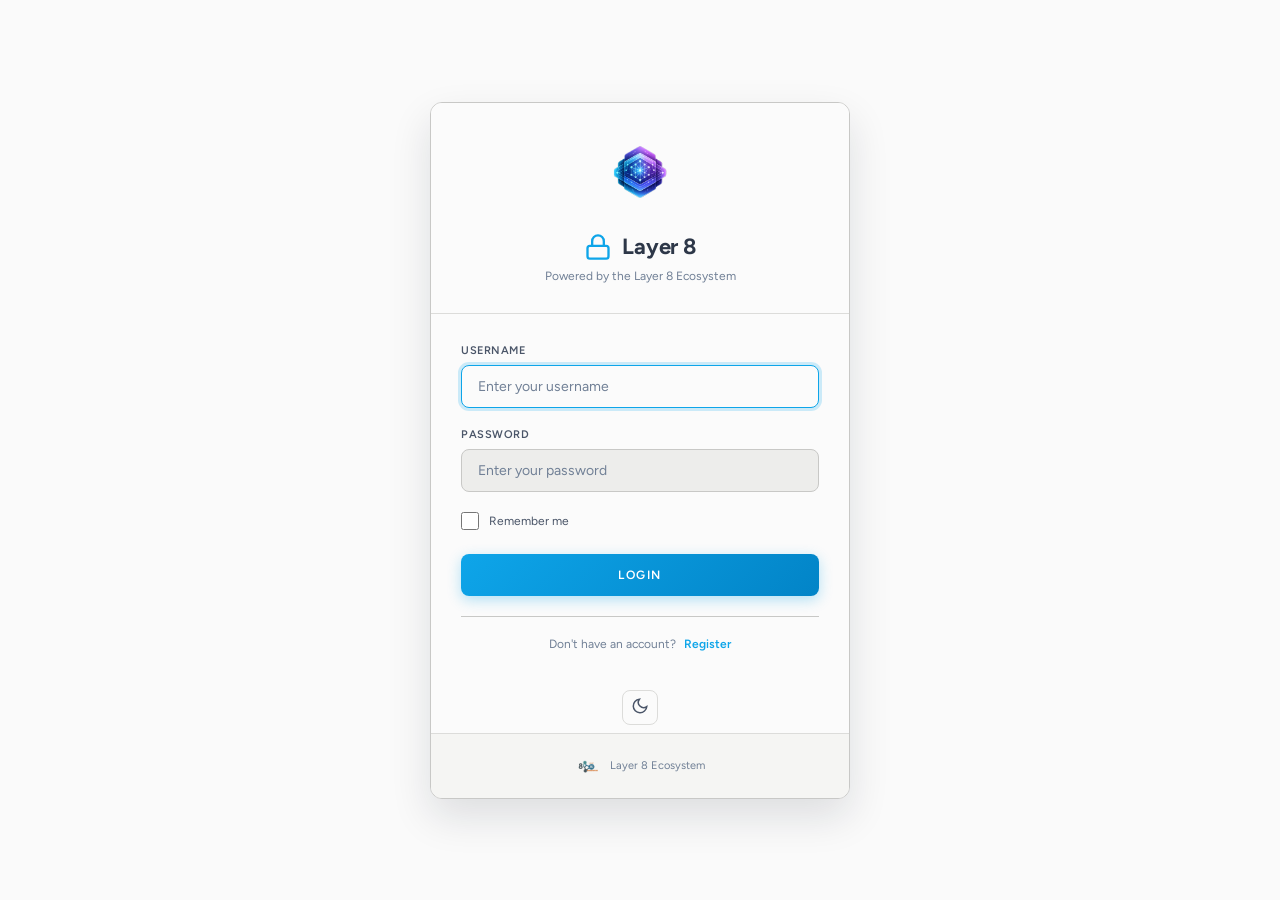
==== login/index.html @ d2c26d1a "refactor erp out" ====
<!--
© 2025 Sharon Aicler (saichler@gmail.com)

Layer 8 Ecosystem is licensed under the Apache License, Version 2.0.
You may obtain a copy of the License at:

    http://www.apache.org/licenses/LICENSE-2.0

Unless required by applicable law or agreed to in writing, software
distributed under the License is distributed on an "AS IS" BASIS,
WITHOUT WARRANTIES OR CONDITIONS OF ANY KIND, either express or implied.
See the License for the specific language governing permissions and
limitations under the License.
-->
<!DOCTYPE html>
<html lang="en">
<head>
    <meta charset="UTF-8">
    <meta name="viewport" content="width=device-width, initial-scale=1.0">
    <title>Login - Layer 8</title>
    <!-- Theme (tokens first, then fonts + shared classes) -->
    <link rel="stylesheet" href="../shared/layer8d-theme-tokens.css">
    <link rel="stylesheet" href="../shared/layer8d-theme.css">
    <!-- Login Styles (load in order) -->
    <link rel="stylesheet" href="layer8d-login-base.css">
    <link rel="stylesheet" href="layer8d-login-forms.css">
    <link rel="stylesheet" href="layer8d-login-tfa.css">
    <link rel="stylesheet" href="layer8d-login-components.css">
</head>
<body>
    <div class="layer8d-login-container">
        <div class="layer8d-login-card">
            <!-- Header with App Logo and Title -->
            <div class="layer8d-login-header">
                <img src="logo.gif" alt="Application Logo" class="app-logo" onerror="this.style.display='none'">
                <div class="title-with-icon">
                    <svg class="title-icon" viewBox="0 0 24 24" fill="none" stroke="white" stroke-width="2" stroke-linecap="round" stroke-linejoin="round">
                        <rect x="3" y="11" width="18" height="11" rx="2" ry="2"></rect>
                        <path d="M7 11V7a5 5 0 0 1 10 0v4"></path>
                    </svg>
                    <h1 id="app-title" class="app-title">Layer 8</h1>
                </div>
                <p id="app-description" class="app-description">Powered by the Layer 8 Ecosystem</p>
            </div>

            <!-- Login Form Section -->
            <div class="layer8d-login-form">
                <!-- Error Message -->
                <div id="error-message" class="error-message">
                    <p id="error-text"></p>
                </div>

                <!-- Login Section -->
                <div id="login-section">
                    <form id="login-form">
                        <div class="form-group">
                            <label for="username">Username</label>
                            <input type="text" id="username" name="username" placeholder="Enter your username" autocomplete="username" required>
                        </div>
                        <div class="form-group">
                            <label for="password">Password</label>
                            <input type="password" id="password" name="password" placeholder="Enter your password" autocomplete="current-password" required>
                        </div>
                        <div id="remember-me-section" class="remember-me">
                            <input type="checkbox" id="remember-me" name="remember-me">
                            <label for="remember-me">Remember me</label>
                        </div>
                        <button type="submit" id="login-btn" class="layer8d-btn-login">
                            <span id="btn-spinner" class="spinner" style="display: none;"></span>
                            <span id="btn-text">Login</span>
                        </button>
                    </form>
                    <div class="layer8d-register-link">
                        <span>Don't have an account?</span>
                        <a href="/register/">Register</a>
                    </div>
                </div>

                <!-- TFA Verify Section -->
                <div id="tfa-section" class="layer8d-tfa-section">
                    <form id="tfa-form">
                        <p id="tfa-instructions" class="layer8d-tfa-instructions">
                            Enter the 6-digit code from your authenticator app
                        </p>
                        <div class="form-group">
                            <input type="text" id="tfa-code" class="layer8d-tfa-input" placeholder="000000" maxlength="6" pattern="[0-9]{6}" autocomplete="one-time-code" required>
                        </div>
                        <button type="submit" class="layer8d-btn-login">
                            <span id="tfa-spinner" class="spinner" style="display: none;"></span>
                            <span id="tfa-btn-text">Verify</span>
                        </button>
                    </form>
                    <a id="back-to-login" class="layer8d-back-link">Back to login</a>
                </div>

                <!-- TFA Setup Section -->
                <div id="tfa-setup-section" class="layer8d-tfa-section">
                    <div id="tfa-setup-loading" class="layer8d-tfa-loading">
                        <span class="spinner"></span>
                        <p>Loading QR code...</p>
                    </div>
                    <div id="tfa-setup-content" class="layer8d-tfa-setup-content" style="display: none;">
                        <p class="layer8d-tfa-setup-instructions">Scan with your authenticator app</p>
                        <div class="layer8d-tfa-setup-row">
                            <div class="layer8d-tfa-qr-container">
                                <img id="tfa-qr-image" src="" alt="TFA QR Code">
                            </div>
                            <div class="layer8d-tfa-setup-right">
                                <div class="layer8d-tfa-secret-section">
                                    <p class="layer8d-tfa-secret-label">Manual entry:</p>
                                    <code id="tfa-secret-code"></code>
                                </div>
                                <form id="tfa-setup-form">
                                    <input type="text" id="tfa-setup-code" class="layer8d-tfa-input-small" placeholder="000000" maxlength="6" pattern="[0-9]{6}" autocomplete="one-time-code" required>
                                    <button type="submit" class="layer8d-btn-login layer8d-btn-small">
                                        <span id="tfa-setup-spinner" class="spinner" style="display: none;"></span>
                                        <span id="tfa-setup-btn-text">Verify</span>
                                    </button>
                                </form>
                            </div>
                        </div>
                    </div>
                    <div id="tfa-setup-error" class="layer8d-tfa-error" style="display: none;">
                        <p id="tfa-setup-error-message"></p>
                    </div>
                    <a id="back-to-login-setup" class="layer8d-back-link">Back to login</a>
                </div>
            </div>

            <!-- Theme Toggle -->
            <div style="text-align: center; padding: 8px;">
                <button class="layer8d-theme-toggle" onclick="Layer8DThemeSwitcher.toggle()" aria-label="Switch to dark mode" style="background: none; border: 1px solid var(--layer8d-border); border-radius: var(--layer8d-radius-md); padding: 6px 8px; cursor: pointer; color: var(--layer8d-text-medium); transition: all 0.2s;">
                    <svg width="18" height="18" viewBox="0 0 24 24" fill="none" stroke="currentColor" stroke-width="2"><path d="M21 12.79A9 9 0 1 1 11.21 3 7 7 0 0 0 21 12.79z"/></svg>
                </button>
            </div>

            <!-- Footer with Layer 8 Branding -->
            <div class="layer8d-login-footer">
                <div class="ecosystem-branding">
                    <img src="Layer8Logo.gif" alt="Layer 8" class="ecosystem-logo" onerror="this.style.display='none'">
                    <span class="ecosystem-text">Layer 8 Ecosystem</span>
                </div>
            </div>
        </div>
    </div>

    <!-- Toast Notification Container -->
    <div id="toast-container"></div>

    <!-- Theme Switcher (load before other scripts) -->
    <script src="../shared/layer8d-theme-switcher.js"></script>
    <script>Layer8DThemeSwitcher.init();</script>

    <!-- Scripts (load in order) -->
    <script src="layer8d-login-config.js"></script>
    <script src="layer8d-login-state.js"></script>
    <script src="layer8d-login-auth.js"></script>
    <script src="layer8d-login-tfa.js"></script>
    <script src="layer8d-login-ui.js"></script>
</body>
</html>
---- shared/layer8d-theme-tokens.css ----
/*
© 2025 Sharon Aicler (saichler@gmail.com)

Layer 8 Ecosystem is licensed under the Apache License, Version 2.0.
You may obtain a copy of the License at:

    http://www.apache.org/licenses/LICENSE-2.0

Unless required by applicable law or agreed to in writing, software
distributed under the License is distributed on an "AS IS" BASIS,
WITHOUT WARRANTIES OR CONDITIONS OF ANY KIND, either express or implied.
See the License for the specific language governing permissions and
limitations under the License.
*/

/*
 * Layer8 Theme Token Contract
 * ============================
 * Every theme MUST define values for all tokens listed below.
 * Custom themes are added as [data-theme="xxx"] blocks in this file
 * or in separate CSS files (e.g., layer8d-theme-ocean.css).
 *
 * Color Tokens (theme-dependent — MUST be overridden per theme):
 *   --layer8d-primary          Accent color (buttons, links, focus)
 *   --layer8d-primary-dark     Accent hover/active state
 *   --layer8d-primary-light    Accent subtle backgrounds
 *   --layer8d-bg-white         Page/card background
 *   --layer8d-bg-light         Secondary background
 *   --layer8d-bg-input         Input field background
 *   --layer8d-bg-card          Elevated card background
 *   --layer8d-bg-hover         Hover state background
 *   --layer8d-text-dark        Primary text
 *   --layer8d-text-medium      Secondary text
 *   --layer8d-text-muted       Tertiary/disabled text
 *   --layer8d-text-light       Placeholder text
 *   --layer8d-border           Default borders
 *   --layer8d-border-dark      Emphasis borders
 *   --layer8d-shadow-sm        Subtle shadow
 *   --layer8d-shadow-md        Medium shadow
 *   --layer8d-shadow-lg        Elevated shadow
 *   --layer8d-focus-ring       Focus indicator ring
 *   --layer8d-success          Success/positive status
 *   --layer8d-success-bg       Success background tint
 *   --layer8d-warning          Warning status
 *   --layer8d-warning-bg       Warning background tint
 *   --layer8d-error            Error/negative status
 *   --layer8d-error-bg         Error background tint
 *   --layer8d-info             Info status
 *   --layer8d-info-bg          Info background tint
 *   --layer8d-green-light-bg   Semantic green light bg
 *   --layer8d-green-light-text Semantic green light text
 *   --layer8d-green-bg         Semantic green bg
 *   --layer8d-green-text       Semantic green text
 *   --layer8d-red-bg           Semantic red bg
 *   --layer8d-red-text         Semantic red text
 *   --layer8d-yellow-bg        Semantic yellow bg
 *   --layer8d-yellow-text      Semantic yellow text
 *   --layer8d-orange-bg        Semantic orange bg
 *   --layer8d-orange-text      Semantic orange text
 *   --layer8d-blue-bg          Semantic blue bg
 *   --layer8d-blue-text        Semantic blue text
 *   --layer8d-indigo-bg        Semantic indigo bg
 *   --layer8d-indigo-text      Semantic indigo text
 *   --layer8d-gray-bg          Semantic gray bg
 *   --layer8d-gray-text        Semantic gray text
 *   --layer8d-gray-light-bg    Semantic gray light bg
 *   --layer8d-gray-light-text  Semantic gray light text
 *
 * Layout Tokens (typically same across themes):
 *   --layer8d-font-family      Primary font stack
 *   --layer8d-font-mono        Monospace font stack
 *   --layer8d-font-weight-*    Font weight scale (normal, medium, semibold)
 *   --layer8d-font-xs/sm/base/lg/xl  Font size scale
 *   --layer8d-space-xs/sm/md/lg/xl   Spacing scale (8px baseline)
 *   --layer8d-radius-sm/md/lg  Border radius scale
 */

/* ============================================ */
/* LIGHT THEME (default)                        */
/* ============================================ */

:root {
    /* Primary Colors */
    --layer8d-primary: #0ea5e9;
    --layer8d-primary-dark: #0284c7;
    --layer8d-primary-light: #7dd3fc;

    /* Text Colors */
    --layer8d-text-dark: #2d3748;
    --layer8d-text-label: #2d3748;
    --layer8d-text-medium: #4a5568;
    --layer8d-text-muted: #718096;
    --layer8d-text-light: #a0aec0;

    /* Background Colors */
    --layer8d-bg-white: #fafafa;
    --layer8d-bg-light: #f5f5f3;
    --layer8d-bg-input: #ededeb;
    --layer8d-bg-card: #fbfbfb;
    --layer8d-bg-hover: #e8e8e6;

    /* Section Header */
    --layer8d-header-gradient: linear-gradient(135deg, #f5f1ea 0%, #efe8dd 55%, #e4dbcf 100%);
    --layer8d-header-shadow: 0 8px 24px rgba(123, 95, 63, 0.10);

    /* Border Colors */
    --layer8d-border: #dcdcda;
    --layer8d-border-dark: #c8c8c6;

    /* Status Colors - Core */
    --layer8d-success: #22c55e;
    --layer8d-success-bg: rgba(34, 197, 94, 0.1);
    --layer8d-warning: #f59e0b;
    --layer8d-warning-bg: rgba(245, 158, 11, 0.1);
    --layer8d-error: #ef4444;
    --layer8d-error-bg: rgba(239, 68, 68, 0.1);
    --layer8d-info: #3b82f6;
    --layer8d-info-bg: rgba(14, 165, 233, 0.08);

    /* Semantic Status Colors - Tailwind Palette */
    --layer8d-green-light-bg: #bbf7d0;
    --layer8d-green-light-text: #166534;
    --layer8d-green-bg: #d1fae5;
    --layer8d-green-text: #065f46;
    --layer8d-red-bg: #fecaca;
    --layer8d-red-text: #991b1b;
    --layer8d-yellow-bg: #fef3c7;
    --layer8d-yellow-text: #92400e;
    --layer8d-orange-bg: #fed7aa;
    --layer8d-orange-text: #9a3412;
    --layer8d-blue-bg: #efe8dd;
    --layer8d-blue-text: #7c5f3f;
    --layer8d-indigo-bg: #e0e7ff;
    --layer8d-indigo-text: #3730a3;
    --layer8d-gray-bg: #e5e7eb;
    --layer8d-gray-text: #374151;
    --layer8d-gray-light-bg: #f3f4f6;
    --layer8d-gray-light-text: #6b7280;

    /* Typography */
    --layer8d-font-family: 'Figtree', -apple-system, BlinkMacSystemFont, 'Segoe UI', Roboto, 'Helvetica Neue', Arial, sans-serif;
    --layer8d-font-mono: 'SF Mono', 'Monaco', 'Consolas', monospace;
    --layer8d-font-weight-normal: 400;
    --layer8d-font-weight-medium: 500;
    --layer8d-font-weight-semibold: 600;
    --layer8d-font-xs: 11px;
    --layer8d-font-sm: 12px;
    --layer8d-font-base: 14px;
    --layer8d-font-lg: 16px;
    --layer8d-font-xl: 18px;

    /* Spacing (8px baseline) */
    --layer8d-space-xs: 4px;
    --layer8d-space-sm: 8px;
    --layer8d-space-md: 16px;
    --layer8d-space-lg: 24px;
    --layer8d-space-xl: 32px;

    /* Border Radius */
    --layer8d-radius-sm: 4px;
    --layer8d-radius-md: 8px;
    --layer8d-radius-lg: 12px;

    /* Shadows */
    --layer8d-shadow-sm: 0 1px 2px rgba(0, 0, 0, 0.05);
    --layer8d-shadow-md: 0 4px 6px rgba(0, 0, 0, 0.1);
    --layer8d-shadow-lg: 0 10px 15px rgba(0, 0, 0, 0.1);

    /* Focus Ring */
    --layer8d-focus-ring: 0 0 0 3px rgba(14, 165, 233, 0.15);

    /* Section Header */
    --layer8d-header-grad-start: #f8f8f6;
    --layer8d-header-grad-mid: #f4f4f2;
    --layer8d-header-grad-end: #efefed;
    --layer8d-header-shadow: rgba(0, 0, 0, 0.08);
}

/* ============================================ */
/* DARK THEME                                   */
/* ============================================ */

[data-theme="dark"] {
    /* Backgrounds */
    --layer8d-bg-white: #0f172a;
    --layer8d-bg-light: #1e293b;
    --layer8d-bg-input: #334155;
    --layer8d-bg-card: #1e293b;
    --layer8d-bg-hover: #334155;

    /* Text */
    --layer8d-text-dark: #f1f5f9;
    --layer8d-text-label: #ffffff;
    --layer8d-text-medium: #94a3b8;
    --layer8d-text-muted: #64748b;
    --layer8d-text-light: #64748b;

    /* Section Header */
    --layer8d-header-gradient: linear-gradient(135deg, #1e293b 0%, #1a2332 55%, #162030 100%);
    --layer8d-header-shadow: 0 8px 24px rgba(0, 0, 0, 0.25);

    /* Borders */
    --layer8d-border: #334155;
    --layer8d-border-dark: #475569;

    /* Shadows (stronger for dark backgrounds) */
    --layer8d-shadow-sm: 0 1px 2px rgba(0, 0, 0, 0.3);
    --layer8d-shadow-md: 0 4px 6px rgba(0, 0, 0, 0.4);
    --layer8d-shadow-lg: 0 10px 15px rgba(0, 0, 0, 0.4);

    /* Focus Ring (brighter for dark backgrounds) */
    --layer8d-focus-ring: 0 0 0 3px rgba(14, 165, 233, 0.3);

    /* Status backgrounds (higher opacity for dark backgrounds) */
    --layer8d-success-bg: rgba(34, 197, 94, 0.15);
    --layer8d-warning-bg: rgba(245, 158, 11, 0.15);
    --layer8d-error-bg: rgba(239, 68, 68, 0.15);
    --layer8d-info-bg: rgba(14, 165, 233, 0.12);

    /* Section Header */
    --layer8d-header-grad-start: #1e293b;
    --layer8d-header-grad-mid: #1a2436;
    --layer8d-header-grad-end: #162032;
    --layer8d-header-shadow: rgba(0, 0, 0, 0.3);

    /* Semantic Status Colors (adjusted for dark background contrast) */
    --layer8d-green-light-bg: rgba(34, 197, 94, 0.2);
    --layer8d-green-light-text: #86efac;
    --layer8d-green-bg: rgba(34, 197, 94, 0.15);
    --layer8d-green-text: #6ee7b7;
    --layer8d-red-bg: rgba(239, 68, 68, 0.2);
    --layer8d-red-text: #fca5a5;
    --layer8d-yellow-bg: rgba(245, 158, 11, 0.2);
    --layer8d-yellow-text: #fcd34d;
    --layer8d-orange-bg: rgba(249, 115, 22, 0.2);
    --layer8d-orange-text: #fdba74;
    --layer8d-blue-bg: rgba(59, 130, 246, 0.15);
    --layer8d-blue-text: #93c5fd;
    --layer8d-indigo-bg: rgba(99, 102, 241, 0.2);
    --layer8d-indigo-text: #a5b4fc;
    --layer8d-gray-bg: rgba(107, 114, 128, 0.2);
    --layer8d-gray-text: #d1d5db;
    --layer8d-gray-light-bg: rgba(107, 114, 128, 0.1);
    --layer8d-gray-light-text: #9ca3af;
}

/* ============================================ */
/* OCEAN THEME                                  */
/* ============================================ */

[data-theme="ocean"] {
    /* Primary Colors */
    --layer8d-primary: #06b6d4;
    --layer8d-primary-dark: #0891b2;
    --layer8d-primary-light: #67e8f9;

    /* Backgrounds */
    --layer8d-bg-white: #0c1929;
    --layer8d-bg-light: #132337;
    --layer8d-bg-input: #1a3048;
    --layer8d-bg-card: #132337;
    --layer8d-bg-hover: #1a3048;

    /* Text */
    --layer8d-text-dark: #e0f2fe;
    --layer8d-text-label: #ffffff;
    --layer8d-text-medium: #7dd3fc;
    --layer8d-text-muted: #38bdf8;
    --layer8d-text-light: #0284c7;

    /* Borders */
    --layer8d-border: #1e3a5f;
    --layer8d-border-dark: #2563eb;

    /* Shadows */
    --layer8d-shadow-sm: 0 1px 2px rgba(0, 0, 0, 0.3);
    --layer8d-shadow-md: 0 4px 6px rgba(0, 0, 0, 0.4);
    --layer8d-shadow-lg: 0 10px 15px rgba(0, 0, 0, 0.4);

    /* Focus Ring */
    --layer8d-focus-ring: 0 0 0 3px rgba(6, 182, 212, 0.3);

    /* Status backgrounds */
    --layer8d-success-bg: rgba(34, 197, 94, 0.15);
    --layer8d-warning-bg: rgba(245, 158, 11, 0.15);
    --layer8d-error-bg: rgba(239, 68, 68, 0.15);
    --layer8d-info-bg: rgba(6, 182, 212, 0.12);

    /* Section Header */
    --layer8d-header-grad-start: #132337;
    --layer8d-header-grad-mid: #0f1f33;
    --layer8d-header-grad-end: #0c1929;
    --layer8d-header-shadow: rgba(0, 0, 0, 0.3);

    /* Semantic Status Colors */
    --layer8d-green-light-bg: rgba(34, 197, 94, 0.2);
    --layer8d-green-light-text: #86efac;
    --layer8d-green-bg: rgba(34, 197, 94, 0.15);
    --layer8d-green-text: #6ee7b7;
    --layer8d-red-bg: rgba(239, 68, 68, 0.2);
    --layer8d-red-text: #fca5a5;
    --layer8d-yellow-bg: rgba(245, 158, 11, 0.2);
    --layer8d-yellow-text: #fcd34d;
    --layer8d-orange-bg: rgba(249, 115, 22, 0.2);
    --layer8d-orange-text: #fdba74;
    --layer8d-blue-bg: rgba(6, 182, 212, 0.15);
    --layer8d-blue-text: #67e8f9;
    --layer8d-indigo-bg: rgba(99, 102, 241, 0.2);
    --layer8d-indigo-text: #a5b4fc;
    --layer8d-gray-bg: rgba(107, 114, 128, 0.2);
    --layer8d-gray-text: #d1d5db;
    --layer8d-gray-light-bg: rgba(107, 114, 128, 0.1);
    --layer8d-gray-light-text: #9ca3af;
}

/* ============================================ */
/* SUNSET THEME                                 */
/* ============================================ */

[data-theme="sunset"] {
    /* Primary Colors */
    --layer8d-primary: #f59e0b;
    --layer8d-primary-dark: #d97706;
    --layer8d-primary-light: #fcd34d;

    /* Backgrounds */
    --layer8d-bg-white: #1c1412;
    --layer8d-bg-light: #2a1f1b;
    --layer8d-bg-input: #3d2e28;
    --layer8d-bg-card: #2a1f1b;
    --layer8d-bg-hover: #3d2e28;

    /* Text */
    --layer8d-text-dark: #fef3c7;
    --layer8d-text-label: #ffffff;
    --layer8d-text-medium: #fbbf24;
    --layer8d-text-muted: #b45309;
    --layer8d-text-light: #92400e;

    /* Borders */
    --layer8d-border: #4a3228;
    --layer8d-border-dark: #78350f;

    /* Shadows */
    --layer8d-shadow-sm: 0 1px 2px rgba(0, 0, 0, 0.3);
    --layer8d-shadow-md: 0 4px 6px rgba(0, 0, 0, 0.4);
    --layer8d-shadow-lg: 0 10px 15px rgba(0, 0, 0, 0.4);

    /* Focus Ring */
    --layer8d-focus-ring: 0 0 0 3px rgba(245, 158, 11, 0.3);

    /* Status backgrounds */
    --layer8d-success-bg: rgba(34, 197, 94, 0.15);
    --layer8d-warning-bg: rgba(245, 158, 11, 0.15);
    --layer8d-error-bg: rgba(239, 68, 68, 0.15);
    --layer8d-info-bg: rgba(245, 158, 11, 0.12);

    /* Section Header */
    --layer8d-header-grad-start: #2a1f1b;
    --layer8d-header-grad-mid: #241a16;
    --layer8d-header-grad-end: #1c1412;
    --layer8d-header-shadow: rgba(0, 0, 0, 0.3);

    /* Semantic Status Colors */
    --layer8d-green-light-bg: rgba(34, 197, 94, 0.2);
    --layer8d-green-light-text: #86efac;
    --layer8d-green-bg: rgba(34, 197, 94, 0.15);
    --layer8d-green-text: #6ee7b7;
    --layer8d-red-bg: rgba(239, 68, 68, 0.2);
    --layer8d-red-text: #fca5a5;
    --layer8d-yellow-bg: rgba(245, 158, 11, 0.2);
    --layer8d-yellow-text: #fcd34d;
    --layer8d-orange-bg: rgba(249, 115, 22, 0.2);
    --layer8d-orange-text: #fdba74;
    --layer8d-blue-bg: rgba(59, 130, 246, 0.15);
    --layer8d-blue-text: #93c5fd;
    --layer8d-indigo-bg: rgba(99, 102, 241, 0.2);
    --layer8d-indigo-text: #a5b4fc;
    --layer8d-gray-bg: rgba(107, 114, 128, 0.2);
    --layer8d-gray-text: #d1d5db;
    --layer8d-gray-light-bg: rgba(107, 114, 128, 0.1);
    --layer8d-gray-light-text: #9ca3af;
}

/* ============================================ */
/* FOREST THEME                                 */
/* ============================================ */

[data-theme="forest"] {
    /* Primary Colors */
    --layer8d-primary: #22c55e;
    --layer8d-primary-dark: #16a34a;
    --layer8d-primary-light: #86efac;

    /* Backgrounds */
    --layer8d-bg-white: #0f1a14;
    --layer8d-bg-light: #162920;
    --layer8d-bg-input: #1e3a2c;
    --layer8d-bg-card: #162920;
    --layer8d-bg-hover: #1e3a2c;

    /* Text */
    --layer8d-text-dark: #dcfce7;
    --layer8d-text-label: #ffffff;
    --layer8d-text-medium: #86efac;
    --layer8d-text-muted: #4ade80;
    --layer8d-text-light: #166534;

    /* Borders */
    --layer8d-border: #1e4a30;
    --layer8d-border-dark: #15803d;

    /* Shadows */
    --layer8d-shadow-sm: 0 1px 2px rgba(0, 0, 0, 0.3);
    --layer8d-shadow-md: 0 4px 6px rgba(0, 0, 0, 0.4);
    --layer8d-shadow-lg: 0 10px 15px rgba(0, 0, 0, 0.4);

    /* Focus Ring */
    --layer8d-focus-ring: 0 0 0 3px rgba(34, 197, 94, 0.3);

    /* Status backgrounds */
    --layer8d-success-bg: rgba(34, 197, 94, 0.15);
    --layer8d-warning-bg: rgba(245, 158, 11, 0.15);
    --layer8d-error-bg: rgba(239, 68, 68, 0.15);
    --layer8d-info-bg: rgba(34, 197, 94, 0.12);

    /* Section Header */
    --layer8d-header-grad-start: #162920;
    --layer8d-header-grad-mid: #12231a;
    --layer8d-header-grad-end: #0f1a14;
    --layer8d-header-shadow: rgba(0, 0, 0, 0.3);

    /* Semantic Status Colors */
    --layer8d-green-light-bg: rgba(34, 197, 94, 0.2);
    --layer8d-green-light-text: #86efac;
    --layer8d-green-bg: rgba(34, 197, 94, 0.15);
    --layer8d-green-text: #6ee7b7;
    --layer8d-red-bg: rgba(239, 68, 68, 0.2);
    --layer8d-red-text: #fca5a5;
    --layer8d-yellow-bg: rgba(245, 158, 11, 0.2);
    --layer8d-yellow-text: #fcd34d;
    --layer8d-orange-bg: rgba(249, 115, 22, 0.2);
    --layer8d-orange-text: #fdba74;
    --layer8d-blue-bg: rgba(59, 130, 246, 0.15);
    --layer8d-blue-text: #93c5fd;
    --layer8d-indigo-bg: rgba(99, 102, 241, 0.2);
    --layer8d-indigo-text: #a5b4fc;
    --layer8d-gray-bg: rgba(107, 114, 128, 0.2);
    --layer8d-gray-text: #d1d5db;
    --layer8d-gray-light-bg: rgba(107, 114, 128, 0.1);
    --layer8d-gray-light-text: #9ca3af;
}

/* ============================================ */
/* SLATE THEME (light, blue-gray corporate)     */
/* ============================================ */

[data-theme="slate"] {
    /* Primary Colors */
    --layer8d-primary: #4299e1;
    --layer8d-primary-dark: #3182ce;
    --layer8d-primary-light: #90cdf4;

    /* Backgrounds */
    --layer8d-bg-white: #ffffff;
    --layer8d-bg-light: #edf2f7;
    --layer8d-bg-input: #e2e8f0;
    --layer8d-bg-card: #ffffff;
    --layer8d-bg-hover: #e2e8f0;

    /* Text */
    --layer8d-text-dark: #1a202c;
    --layer8d-text-label: #1a202c;
    --layer8d-text-medium: #4a5568;
    --layer8d-text-muted: #718096;
    --layer8d-text-light: #a0aec0;

    /* Borders */
    --layer8d-border: #cbd5e0;
    --layer8d-border-dark: #a0aec0;

    /* Shadows */
    --layer8d-shadow-sm: 0 1px 2px rgba(0, 0, 0, 0.05);
    --layer8d-shadow-md: 0 4px 6px rgba(0, 0, 0, 0.07);
    --layer8d-shadow-lg: 0 10px 15px rgba(0, 0, 0, 0.1);

    /* Focus Ring */
    --layer8d-focus-ring: 0 0 0 3px rgba(66, 153, 225, 0.25);

    /* Status backgrounds */
    --layer8d-success: #38a169;
    --layer8d-success-bg: rgba(56, 161, 105, 0.1);
    --layer8d-warning: #dd6b20;
    --layer8d-warning-bg: rgba(221, 107, 32, 0.1);
    --layer8d-error: #e53e3e;
    --layer8d-error-bg: rgba(229, 62, 62, 0.1);
    --layer8d-info: #4299e1;
    --layer8d-info-bg: rgba(66, 153, 225, 0.08);

    /* Section Header */
    --layer8d-header-grad-start: #edf2f7;
    --layer8d-header-grad-mid: #e2e8f0;
    --layer8d-header-grad-end: #cbd5e0;
    --layer8d-header-shadow: rgba(0, 0, 0, 0.06);

    /* Semantic Status Colors */
    --layer8d-green-light-bg: #c6f6d5;
    --layer8d-green-light-text: #22543d;
    --layer8d-green-bg: #c6f6d5;
    --layer8d-green-text: #276749;
    --layer8d-red-bg: #fed7d7;
    --layer8d-red-text: #9b2c2c;
    --layer8d-yellow-bg: #fefcbf;
    --layer8d-yellow-text: #975a16;
    --layer8d-orange-bg: #feebc8;
    --layer8d-orange-text: #9c4221;
    --layer8d-blue-bg: #bee3f8;
    --layer8d-blue-text: #2a4365;
    --layer8d-indigo-bg: #c3dafe;
    --layer8d-indigo-text: #3c366b;
    --layer8d-gray-bg: #e2e8f0;
    --layer8d-gray-text: #2d3748;
    --layer8d-gray-light-bg: #edf2f7;
    --layer8d-gray-light-text: #4a5568;
}

/* ============================================ */
/* DARK-S THEME (Shakudo-inspired dark)         */
/* ============================================ */

[data-theme="dark-s"] {
    /* Primary Colors — Shakudo orange */
    --layer8d-primary: #FF9E42;
    --layer8d-primary-dark: #E8872B;
    --layer8d-primary-light: #FFB870;

    /* Backgrounds — near-black neutrals */
    --layer8d-bg-white: #141414;
    --layer8d-bg-light: #1c1c1c;
    --layer8d-bg-input: #2a2a2a;
    --layer8d-bg-card: #1c1c1c;
    --layer8d-bg-hover: #2a2a2a;

    /* Text — warm whites and grays */
    --layer8d-text-dark: #f0ece8;
    --layer8d-text-label: #ffffff;
    --layer8d-text-medium: #a8a099;
    --layer8d-text-muted: #706860;
    --layer8d-text-light: #504840;

    /* Borders — warm dark grays */
    --layer8d-border: #332e2a;
    --layer8d-border-dark: #4a4340;

    /* Shadows */
    --layer8d-shadow-sm: 0 1px 2px rgba(0, 0, 0, 0.4);
    --layer8d-shadow-md: 0 4px 6px rgba(0, 0, 0, 0.5);
    --layer8d-shadow-lg: 0 10px 15px rgba(0, 0, 0, 0.5);

    /* Focus Ring — orange glow */
    --layer8d-focus-ring: 0 0 0 3px rgba(255, 158, 66, 0.3);

    /* Status backgrounds */
    --layer8d-success-bg: rgba(34, 197, 94, 0.15);
    --layer8d-warning-bg: rgba(255, 158, 66, 0.15);
    --layer8d-error-bg: rgba(239, 68, 68, 0.15);
    --layer8d-info-bg: rgba(255, 158, 66, 0.12);

    /* Section Header — subtle warm gradient */
    --layer8d-header-grad-start: #1c1c1c;
    --layer8d-header-grad-mid: #191917;
    --layer8d-header-grad-end: #141414;
    --layer8d-header-shadow: rgba(0, 0, 0, 0.4);

    /* Semantic Status Colors */
    --layer8d-green-light-bg: rgba(34, 197, 94, 0.2);
    --layer8d-green-light-text: #86efac;
    --layer8d-green-bg: rgba(34, 197, 94, 0.15);
    --layer8d-green-text: #6ee7b7;
    --layer8d-red-bg: rgba(239, 68, 68, 0.2);
    --layer8d-red-text: #fca5a5;
    --layer8d-yellow-bg: rgba(245, 158, 11, 0.2);
    --layer8d-yellow-text: #fcd34d;
    --layer8d-orange-bg: rgba(255, 158, 66, 0.2);
    --layer8d-orange-text: #FFB870;
    --layer8d-blue-bg: rgba(59, 130, 246, 0.15);
    --layer8d-blue-text: #93c5fd;
    --layer8d-indigo-bg: rgba(99, 102, 241, 0.2);
    --layer8d-indigo-text: #a5b4fc;
    --layer8d-gray-bg: rgba(107, 114, 128, 0.2);
    --layer8d-gray-text: #d1d5db;
    --layer8d-gray-light-bg: rgba(107, 114, 128, 0.1);
    --layer8d-gray-light-text: #9ca3af;
}

/*
 * Theme Token Aliases
 *
 * Maps short CSS variable names (used by mobile components) to the
 * canonical --layer8d-* tokens defined in layer8d-theme.css.
 *
 * This file should be upstreamed to ../l8ui once stabilized.
 */
:root {
    /* Backgrounds */
    --bg-primary: var(--layer8d-bg-white);
    --bg-secondary: var(--layer8d-bg-light);
    --bg-tertiary: var(--layer8d-bg-input);
    --bg-card: var(--layer8d-bg-card, var(--layer8d-bg-white));

    /* Text */
    --text-primary: var(--layer8d-text-dark);
    --text-secondary: var(--layer8d-text-medium);
    --text-muted: var(--layer8d-text-muted);

    /* Borders */
    --border-light: var(--layer8d-border);
    --border-color: var(--layer8d-border);

    /* Spacing */
    --spacing-xs: 4px;
    --spacing-sm: 8px;
    --spacing-md: 12px;
    --spacing-lg: 16px;
    --spacing-xl: 24px;

    /* Font sizes */
    --font-size-sm: 12px;
    --font-size-base: 14px;
    --font-size-lg: 16px;

    /* Border radius */
    --radius-sm: 6px;
    --radius-md: var(--layer8d-radius-md, 8px);

    /* Shadows */
    --shadow-sm: var(--layer8d-shadow-sm, 0 1px 2px rgba(0, 0, 0, 0.05));

    /* Touch */
    --touch-target: 44px;

    /* Transitions */
    --transition-fast: 0.15s ease;

    /* Status aliases */
    --status-terminated: var(--layer8d-error);
    --status-terminated-bg: var(--layer8d-error-bg);
}

/* Dark mode aliases */
[data-theme="dark"] {
    --bg-primary: var(--layer8d-bg-white);
    --bg-secondary: var(--layer8d-bg-light);
    --bg-tertiary: var(--layer8d-bg-input);
    --bg-card: var(--layer8d-bg-card, var(--layer8d-bg-white));
    --text-primary: var(--layer8d-text-dark);
    --text-secondary: var(--layer8d-text-medium);
    --text-muted: var(--layer8d-text-muted);
    --border-light: var(--layer8d-border);
}
---- shared/layer8d-theme.css ----
/*
© 2025 Sharon Aicler (saichler@gmail.com)

Layer 8 Ecosystem is licensed under the Apache License, Version 2.0.
You may obtain a copy of the License at:

    http://www.apache.org/licenses/LICENSE-2.0

Unless required by applicable law or agreed to in writing, software
distributed under the License is distributed on an "AS IS" BASIS,
WITHOUT WARRANTIES OR CONDITIONS OF ANY KIND, either express or implied.
See the License for the specific language governing permissions and
limitations under the License.
*/
/**
 * Layer 8 Shared Theme
 * CSS variables and base styles for consistent look & feel
 */

/* ============================================ */
/* FIGTREE FONT FACES */
/* ============================================ */

@font-face {
    font-family: 'Figtree';
    src: url('../font/static/Figtree-Regular.ttf') format('truetype');
    font-weight: 400;
    font-style: normal;
    font-display: swap;
}

@font-face {
    font-family: 'Figtree';
    src: url('../font/static/Figtree-Medium.ttf') format('truetype');
    font-weight: 500;
    font-style: normal;
    font-display: swap;
}

@font-face {
    font-family: 'Figtree';
    src: url('../font/static/Figtree-SemiBold.ttf') format('truetype');
    font-weight: 600;
    font-style: normal;
    font-display: swap;
}

@font-face {
    font-family: 'Figtree';
    src: url('../font/static/Figtree-Bold.ttf') format('truetype');
    font-weight: 700;
    font-style: normal;
    font-display: swap;
}

/* ============================================ */
/* UNIVERSAL RESET */
/* ============================================ */

* {
    margin: 0;
    padding: 0;
    box-sizing: border-box;
}

/* ============================================ */
/* CSS VARIABLES                                */
/* Token definitions are in layer8d-theme-tokens.css */
/* This file defines bridge aliases + shared classes */
/* ============================================ */

:root {
    /* ============================================ */
    /* BRIDGE ALIASES                               */
    /* Old variable names → canonical tokens.       */
    /* Dark mode works automatically via aliases.   */
    /* Do NOT remove — consumed by l8ui mobile CSS, */
    /* login, register, and project-specific files. */
    /* ============================================ */

    /* View component aliases */
    --accent-color: var(--layer8d-primary);
    --accent-bg: rgba(0, 0, 0, 0.05);
    --border-color: var(--layer8d-border);

    /* --noc-* aliases (login, register, scrollbar) */
    --noc-cyan: var(--layer8d-primary);
    --noc-cyan-dark: var(--layer8d-primary-dark);
    --noc-green: var(--layer8d-success);
    --noc-charcoal: var(--layer8d-bg-input);

    /* --text-* aliases (login, register, mobile, portal) */
    --text-primary: var(--layer8d-text-dark);
    --text-secondary: var(--layer8d-text-medium);
    --text-muted: var(--layer8d-text-muted);
    --text-light: var(--layer8d-text-light);
    --text-tertiary: var(--layer8d-text-light);
    --text-dim: var(--layer8d-text-light);

    /* --bg-* aliases (login, register, mobile) */
    --bg-primary: var(--layer8d-bg-white);
    --bg-secondary: var(--layer8d-bg-light);
    --bg-tertiary: var(--layer8d-bg-input);
    --bg-card: var(--layer8d-bg-card);
    --bg-elevated: var(--layer8d-bg-card);
    --bg-input: var(--layer8d-bg-input);

    /* --border-* aliases (login, register, mobile, popup) */
    --border: var(--layer8d-border);
    --border-subtle: var(--layer8d-border);
    --border-default: var(--layer8d-border-dark);
    --border-emphasis: var(--layer8d-border-dark);
    --border-light: var(--layer8d-border);
    --popup-border: var(--layer8d-border-dark);

    /* --shadow-* aliases */
    --shadow-sm: var(--layer8d-shadow-sm);
    --shadow-md: var(--layer8d-shadow-md);
    --shadow-lg: var(--layer8d-shadow-lg);

    /* --primary aliases (mobile datepicker, reference picker) */
    --primary: var(--layer8d-primary);
    --primary-dark: var(--layer8d-primary-dark);

    /* --surface-* aliases (mobile datepicker, reference picker) */
    --surface-elevated: var(--layer8d-bg-card);

    /* --status-* aliases (mobile components) */
    --status-active: var(--layer8d-success);
    --status-active-bg: var(--layer8d-success-bg);
    --status-pending: var(--layer8d-warning);
    --status-pending-bg: var(--layer8d-warning-bg);
    --status-terminated: var(--layer8d-error);
    --status-terminated-bg: var(--layer8d-error-bg);
    --status-info: var(--layer8d-info);
    --status-info-bg: var(--layer8d-info-bg);
    --status-inactive: var(--layer8d-text-muted);
    --status-inactive-bg: var(--layer8d-gray-light-bg);
}

/* Dark mode bridge override (non-token aliases) */
[data-theme="dark"] {
    --accent-bg: rgba(0, 0, 0, 0.07);
}

/* ============================================ */
/* STATUS BADGES */
/* ============================================ */

.layer8d-status {
    display: inline-block;
    padding: 4px 10px;
    border-radius: var(--layer8d-radius-sm);
    font-size: var(--layer8d-font-xs);
    font-weight: 600;
    font-family: var(--layer8d-font-family);
    text-transform: uppercase;
    letter-spacing: 0.5px;
}

.layer8d-status-active {
    background: var(--layer8d-success-bg);
    color: var(--layer8d-success);
}

.layer8d-status-pending {
    background: var(--layer8d-warning-bg);
    color: var(--layer8d-warning);
}

.layer8d-status-inactive {
    background: rgba(107, 114, 128, 0.1);
    color: #6b7280;
}

.layer8d-status-terminated {
    background: var(--layer8d-error-bg);
    color: var(--layer8d-error);
}

.layer8d-status-info {
    background: var(--layer8d-info-bg);
    color: var(--layer8d-info);
}

/* ============================================ */
/* TAGS */
/* ============================================ */

.layer8d-tag {
    display: inline-block;
    padding: 2px 8px;
    border-radius: var(--layer8d-radius-sm);
    font-size: var(--layer8d-font-xs);
    font-weight: 500;
    background: var(--layer8d-bg-input);
    color: var(--layer8d-text-medium);
}

/* ============================================ */
/* EMPTY STATE */
/* ============================================ */

.layer8d-empty {
    color: var(--layer8d-text-light);
    font-style: italic;
}

/* ============================================ */
/* BUTTONS */
/* ============================================ */

.layer8d-btn {
    display: inline-flex;
    align-items: center;
    justify-content: center;
    gap: var(--layer8d-space-sm);
    padding: 12px 24px;
    border: none;
    border-radius: var(--layer8d-radius-md);
    font-size: 13px;
    font-weight: var(--layer8d-font-weight-semibold);
    font-family: var(--layer8d-font-family);
    cursor: pointer;
    transition: all 0.2s ease;
    text-decoration: none;
}

.layer8d-btn-primary {
    background: var(--layer8d-primary);
    color: white;
    box-shadow: 0 2px 4px rgba(14, 165, 233, 0.2);
}

.layer8d-btn-primary:hover {
    background: var(--layer8d-primary-dark);
    box-shadow: 0 4px 8px rgba(14, 165, 233, 0.25);
    transform: translateY(-1px);
}

.layer8d-btn-secondary {
    background: var(--layer8d-bg-white);
    color: var(--layer8d-text-medium);
    border: 1px solid var(--layer8d-border);
}

.layer8d-btn-secondary:hover {
    background: var(--layer8d-bg-light);
    border-color: var(--layer8d-border-dark);
    color: var(--layer8d-text-dark);
}

.layer8d-btn-danger {
    background: var(--layer8d-error);
    color: white;
    box-shadow: 0 2px 4px rgba(239, 68, 68, 0.2);
}

.layer8d-btn-danger:hover {
    background: #dc2626;
    box-shadow: 0 4px 8px rgba(239, 68, 68, 0.25);
    transform: translateY(-1px);
}

.layer8d-btn-small {
    padding: 8px 16px;
    font-size: var(--layer8d-font-sm);
}

/* ============================================ */
/* FORM ELEMENTS */
/* ============================================ */

.layer8d-form-group {
    margin-bottom: var(--layer8d-space-lg);
}

.layer8d-form-group:last-child {
    margin-bottom: 0;
}

.layer8d-form-label {
    display: block;
    margin-bottom: var(--layer8d-space-sm);
    font-weight: var(--layer8d-font-weight-medium);
    font-size: 13px;
    color: var(--layer8d-text-label);
    font-family: var(--layer8d-font-family);
}

.layer8d-form-input,
.layer8d-form-select,
.layer8d-form-textarea {
    width: 100%;
    padding: 12px 16px;
    border: 1px solid var(--layer8d-border);
    border-radius: var(--layer8d-radius-md);
    font-size: var(--layer8d-font-base);
    font-family: var(--layer8d-font-family);
    color: var(--layer8d-text-dark);
    background: var(--layer8d-bg-white);
    transition: border-color 0.2s ease, box-shadow 0.2s ease;
    box-sizing: border-box;
}

.layer8d-form-input:focus,
.layer8d-form-select:focus,
.layer8d-form-textarea:focus {
    outline: none;
    border-color: var(--layer8d-primary);
    box-shadow: var(--layer8d-focus-ring);
}

.layer8d-form-input:disabled,
.layer8d-form-select:disabled,
.layer8d-form-textarea:disabled {
    background: var(--layer8d-bg-input);
    color: var(--layer8d-text-muted);
    cursor: not-allowed;
}

.layer8d-form-row {
    display: grid;
    grid-template-columns: 1fr 1fr;
    gap: var(--layer8d-space-lg);
}

/* ============================================ */
/* CARDS */
/* ============================================ */

.layer8d-card {
    background: var(--layer8d-bg-white);
    border: 1px solid var(--layer8d-border);
    border-radius: var(--layer8d-radius-lg);
    padding: var(--layer8d-space-lg);
}

.layer8d-card-header {
    font-size: var(--layer8d-font-lg);
    font-weight: var(--layer8d-font-weight-semibold);
    font-family: var(--layer8d-font-family);
    color: var(--layer8d-primary);
    margin-bottom: var(--layer8d-space-md);
    padding-bottom: var(--layer8d-space-sm);
    border-bottom: 1px solid var(--layer8d-border);
}

/* ============================================ */
/* THEME PICKER DROPDOWN                        */
/* ============================================ */

.layer8d-theme-picker {
    position: relative;
    display: inline-block;
}

.layer8d-theme-btn {
    background: none;
    border: 1px solid var(--layer8d-border);
    border-radius: var(--layer8d-radius-md);
    padding: 6px 8px;
    cursor: pointer;
    color: var(--layer8d-text-medium);
    transition: all 0.2s;
    display: flex;
    align-items: center;
}

.layer8d-theme-btn:hover {
    color: var(--layer8d-primary);
    border-color: var(--layer8d-primary);
}

.layer8d-theme-menu {
    display: none;
    position: absolute;
    top: calc(100% + 6px);
    right: 0;
    background: var(--layer8d-bg-white);
    border: 1px solid var(--layer8d-border);
    border-radius: var(--layer8d-radius-md);
    box-shadow: var(--layer8d-shadow-lg);
    z-index: 9999;
    min-width: 170px;
    padding: 6px;
}

.layer8d-theme-option {
    display: flex;
    align-items: center;
    gap: 10px;
    padding: 8px 10px;
    border-radius: var(--layer8d-radius-sm);
    cursor: pointer;
    transition: background 0.15s;
    color: var(--layer8d-text-dark);
    font-size: 13px;
    font-family: var(--layer8d-font-family);
}

.layer8d-theme-option:hover {
    background: var(--layer8d-bg-hover);
}

.layer8d-theme-option.active {
    background: var(--layer8d-bg-light);
    font-weight: 600;
}

.layer8d-theme-swatches {
    display: flex;
    gap: 3px;
}

.layer8d-theme-swatch {
    width: 14px;
    height: 14px;
    border-radius: 50%;
    border: 1px solid rgba(128, 128, 128, 0.3);
}

.layer8d-theme-label {
    flex: 1;
}

.layer8d-theme-check {
    color: var(--layer8d-primary);
    font-size: 14px;
    font-weight: 700;
}

/* ============================================ */
/* RESPONSIVE */
/* ============================================ */

@media (max-width: 768px) {
    .layer8d-form-row {
        grid-template-columns: 1fr;
    }
}
---- login/layer8d-login-base.css ----
/*
© 2025 Sharon Aicler (saichler@gmail.com)

Layer 8 Ecosystem is licensed under the Apache License, Version 2.0.
You may obtain a copy of the License at:

    http://www.apache.org/licenses/LICENSE-2.0

Unless required by applicable law or agreed to in writing, software
distributed under the License is distributed on an "AS IS" BASIS,
WITHOUT WARRANTIES OR CONDITIONS OF ANY KIND, either express or implied.
See the License for the specific language governing permissions and
limitations under the License.
*/
/* Layer 8 - Login Page Base Styles */
/* Part 1 of 4 - Load this file first */
/* Variables, reset, body, container, card, header */

/* Font-face, reset, and variables defined in ../shared/layer8d-theme.css */

body {
    font-family: 'Figtree', -apple-system, BlinkMacSystemFont, 'Segoe UI', Roboto, sans-serif;
    background: var(--bg-primary);
    min-height: 100vh;
    display: flex;
    align-items: center;
    justify-content: center;
    padding: 20px;
}

.layer8d-login-container {
    width: 100%;
    max-width: 420px;
    transition: max-width 0.3s ease;
}

.layer8d-login-container.layer8d-tfa-setup-active {
    max-width: 710px;
}

.layer8d-login-card {
    background: var(--bg-card);
    border-radius: 12px;
    box-shadow: 0 18px 40px rgba(15, 23, 42, 0.12);
    overflow: hidden;
    border: 1px solid var(--border-emphasis);
}

.layer8d-login-header {
    background: var(--bg-card);
    padding: 30px;
    text-align: center;
    border-bottom: 1px solid var(--border-subtle);
}

.app-logo {
    max-width: 80px;
    max-height: 80px;
    margin-bottom: 16px;
    border-radius: 10px;
    box-shadow: none;
    filter: none;
}

.title-with-icon {
    display: flex;
    align-items: center;
    justify-content: center;
    gap: 10px;
    margin-bottom: 8px;
}

.title-icon {
    width: 28px;
    height: 28px;
    stroke: var(--noc-cyan);
    animation: none;
    filter: none;
}

.app-title {
    color: var(--text-primary);
    font-size: 22px;
    font-weight: 700;
    text-transform: none;
    letter-spacing: -0.01em;
    margin-bottom: 0;
    font-family: 'Figtree', sans-serif;
}

.app-description {
    color: var(--text-muted);
    font-size: 12px;
    font-weight: 400;
    letter-spacing: 0;
}
---- login/layer8d-login-forms.css ----
/*
© 2025 Sharon Aicler (saichler@gmail.com)

Layer 8 Ecosystem is licensed under the Apache License, Version 2.0.
You may obtain a copy of the License at:

    http://www.apache.org/licenses/LICENSE-2.0

Unless required by applicable law or agreed to in writing, software
distributed under the License is distributed on an "AS IS" BASIS,
WITHOUT WARRANTIES OR CONDITIONS OF ANY KIND, either express or implied.
See the License for the specific language governing permissions and
limitations under the License.
*/
/* Layer 8 - Login Page Form Styles */
/* Part 2 of 4 - Load after login-base.css */
/* Form section, inputs, buttons, error messages */

/* Form Section - Dark Theme */
.layer8d-login-form {
    padding: 30px;
    background: var(--bg-card);
}

.form-group {
    margin-bottom: 20px;
}

.form-group label {
    display: block;
    margin-bottom: 8px;
    font-weight: 600;
    color: var(--text-secondary);
    font-size: 11px;
    text-transform: uppercase;
    letter-spacing: 0.5px;
}

.form-group input {
    width: 100%;
    padding: 12px 16px;
    border: 1px solid var(--border-emphasis);
    border-radius: 8px;
    font-size: 14px;
    font-family: 'Figtree', sans-serif;
    transition: all 0.2s ease;
    background: var(--bg-input);
    color: var(--text-primary);
}

.form-group input:focus {
    outline: none;
    border-color: var(--noc-cyan);
    box-shadow: 0 0 0 3px rgba(14, 165, 233, 0.2);
    background: var(--bg-elevated);
}

.form-group input::placeholder {
    color: var(--text-muted);
}

/* Remember Me Checkbox */
.remember-me {
    display: flex;
    align-items: center;
    margin-bottom: 24px;
}

.remember-me input[type="checkbox"] {
    width: 18px;
    height: 18px;
    margin-right: 10px;
    cursor: pointer;
    accent-color: var(--noc-cyan);
}

.remember-me label {
    font-size: 12px;
    color: var(--text-secondary);
    cursor: pointer;
    user-select: none;
}

/* Register Link */
.layer8d-register-link {
    text-align: center;
    margin-top: 20px;
    padding-top: 16px;
    border-top: 1px solid var(--border-emphasis);
}

.layer8d-register-link span {
    font-size: 12px;
    color: var(--text-muted);
}

.layer8d-register-link a {
    color: var(--noc-cyan);
    font-size: 12px;
    font-weight: 600;
    text-decoration: none;
    margin-left: 4px;
}

.layer8d-register-link a:hover {
    text-decoration: underline;
}

/* Demo Credentials */
.demo-credentials {
    text-align: center;
    margin-top: 12px;
    padding: 10px;
    background: rgba(14, 165, 233, 0.1);
    border: 1px dashed var(--noc-cyan);
    border-radius: 6px;
}

.demo-credentials span {
    font-size: 11px;
    color: var(--noc-cyan);
    font-family: 'Roboto Mono', monospace;
}

/* Login Button */
.layer8d-btn-login {
    width: 100%;
    padding: 14px 24px;
    border: none;
    border-radius: 8px;
    cursor: pointer;
    font-size: 12px;
    font-weight: 600;
    text-transform: uppercase;
    letter-spacing: 1.5px;
    transition: all 0.3s ease;
    font-family: 'Figtree', sans-serif;
    background: linear-gradient(135deg, var(--noc-cyan) 0%, var(--noc-cyan-dark) 100%);
    color: white;
    box-shadow: 0 4px 14px rgba(14, 165, 233, 0.3);
}

.layer8d-btn-login:hover {
    transform: translateY(-2px);
    box-shadow: 0 8px 25px rgba(14, 165, 233, 0.4);
    background: linear-gradient(135deg, var(--noc-cyan-dark) 0%, var(--noc-cyan) 100%);
}

.layer8d-btn-login:active {
    transform: translateY(0);
}

.layer8d-btn-login:disabled {
    opacity: 0.6;
    cursor: not-allowed;
    transform: none;
}

/* Error Message */
.error-message {
    background: rgba(255, 61, 0, 0.1);
    border: 1px solid rgba(255, 61, 0, 0.3);
    border-left: 4px solid #ff3d00;
    border-radius: 8px;
    padding: 12px 16px;
    margin-bottom: 20px;
    display: none;
}

.error-message.visible {
    display: block;
    animation: shake 0.4s ease-in-out;
}

.error-message p {
    color: #ff6e40;
    font-size: 12px;
    margin: 0;
}

@keyframes shake {
    0%, 100% { transform: translateX(0); }
    25% { transform: translateX(-5px); }
    75% { transform: translateX(5px); }
}
---- login/layer8d-login-tfa.css ----
/*
© 2025 Sharon Aicler (saichler@gmail.com)

Layer 8 Ecosystem is licensed under the Apache License, Version 2.0.
You may obtain a copy of the License at:

    http://www.apache.org/licenses/LICENSE-2.0

Unless required by applicable law or agreed to in writing, software
distributed under the License is distributed on an "AS IS" BASIS,
WITHOUT WARRANTIES OR CONDITIONS OF ANY KIND, either express or implied.
See the License for the specific language governing permissions and
limitations under the License.
*/
/* Layer 8 - Login Page TFA Styles */
/* Part 3 of 4 - Load after login-forms.css */
/* TFA verification and setup sections */

/* TFA Section */
.layer8d-tfa-section {
    display: none;
}

.layer8d-tfa-section.visible {
    display: block;
}

.layer8d-tfa-instructions {
    text-align: center;
    color: var(--text-secondary);
    font-size: 13px;
    margin-bottom: 20px;
    line-height: 1.5;
}

.layer8d-tfa-input {
    text-align: center;
    font-size: 28px;
    font-weight: 600;
    letter-spacing: 12px;
    padding: 16px !important;
}

.layer8d-back-link {
    display: block;
    text-align: center;
    margin-top: 16px;
    color: var(--noc-cyan);
    font-size: 12px;
    text-decoration: none;
    cursor: pointer;
}

.layer8d-back-link:hover {
    text-decoration: underline;
}

/* TFA Setup Styles */
.layer8d-tfa-loading {
    display: flex;
    flex-direction: column;
    align-items: center;
    justify-content: center;
    padding: 30px 20px;
    color: var(--text-muted);
}

.layer8d-tfa-loading .spinner {
    width: 28px;
    height: 28px;
    border: 3px solid rgba(14, 165, 233, 0.2);
    border-top-color: var(--noc-cyan);
    margin-bottom: 12px;
    margin-right: 0;
}

.layer8d-tfa-loading p {
    font-size: 13px;
}

.layer8d-tfa-setup-content {
    padding: 0;
}

.layer8d-tfa-setup-instructions {
    text-align: center;
    color: var(--text-secondary);
    font-size: 12px;
    margin-bottom: 12px;
}

.layer8d-tfa-setup-row {
    display: flex;
    gap: 16px;
    align-items: flex-start;
}

.layer8d-tfa-qr-container {
    flex-shrink: 0;
    padding: 10px;
    background: var(--bg-elevated);
    border: 1px solid var(--border-emphasis);
    border-radius: 8px;
}

.layer8d-tfa-qr-container img {
    width: 160px;
    height: 160px;
    image-rendering: pixelated;
}

.layer8d-tfa-setup-right {
    flex: 1;
    display: flex;
    flex-direction: column;
    gap: 10px;
}

.layer8d-tfa-secret-section {
    text-align: center;
    padding: 10px;
    background: var(--bg-elevated);
    border-radius: 6px;
    border: 1px solid var(--border-emphasis);
}

.layer8d-tfa-secret-label {
    font-size: 9px;
    color: var(--text-muted);
    text-transform: uppercase;
    letter-spacing: 0.5px;
    margin: 0 0 6px 0;
}

.layer8d-tfa-secret-section code {
    display: block;
    font-family: 'Roboto Mono', monospace;
    font-size: 10px;
    font-weight: 600;
    color: var(--noc-cyan);
    letter-spacing: 1px;
    word-break: break-all;
    padding: 6px;
    background: var(--bg-card);
    border-radius: 4px;
    border: 1px dashed var(--noc-cyan);
}

#tfa-setup-form {
    display: flex;
    gap: 8px;
    padding: 0;
}

.layer8d-tfa-input-small {
    flex: 1;
    text-align: center;
    font-size: 18px;
    font-weight: 600;
    letter-spacing: 6px;
    padding: 10px 8px !important;
}

.layer8d-btn-login.layer8d-btn-small {
    padding: 10px 16px;
    font-size: 10px;
    white-space: nowrap;
}

.layer8d-tfa-error {
    text-align: center;
    padding: 20px;
}

.layer8d-tfa-error p {
    color: #ff6e40;
    margin-bottom: 10px;
    font-size: 13px;
}

/* Responsive for small screens */
@media (max-width: 420px) {
    .layer8d-tfa-setup-row {
        flex-direction: column;
        align-items: center;
    }

    .layer8d-tfa-qr-container img {
        width: 120px;
        height: 120px;
    }

    .layer8d-tfa-setup-right {
        width: 100%;
    }

    #tfa-setup-form {
        flex-direction: column;
    }

    .layer8d-btn-login.layer8d-btn-small {
        width: 100%;
    }
}
---- login/layer8d-login-components.css ----
/*
© 2025 Sharon Aicler (saichler@gmail.com)

Layer 8 Ecosystem is licensed under the Apache License, Version 2.0.
You may obtain a copy of the License at:

    http://www.apache.org/licenses/LICENSE-2.0

Unless required by applicable law or agreed to in writing, software
distributed under the License is distributed on an "AS IS" BASIS,
WITHOUT WARRANTIES OR CONDITIONS OF ANY KIND, either express or implied.
See the License for the specific language governing permissions and
limitations under the License.
*/
/* Layer 8 - Login Page Component Styles */
/* Part 4 of 4 - Load this file last */
/* Footer, toast notifications, spinner, responsive, scrollbar */

.layer8d-login-footer {
    padding: 20px 30px;
    background: var(--layer8d-bg-light);
    border-top: 1px solid var(--border-subtle);
    text-align: center;
}

.ecosystem-branding {
    display: flex;
    align-items: center;
    justify-content: center;
    gap: 10px;
}

.ecosystem-logo {
    height: 24px;
    opacity: 1;
}

.ecosystem-text {
    font-size: 11px;
    color: var(--text-muted);
    text-transform: none;
    letter-spacing: 0;
}

/* Loading Spinner */
.spinner {
    display: inline-block;
    width: 16px;
    height: 16px;
    border: 2px solid rgba(255, 255, 255, 0.3);
    border-radius: 50%;
    border-top-color: white;
    animation: spin 0.8s linear infinite;
    margin-right: 8px;
    vertical-align: middle;
}

@keyframes spin {
    to { transform: rotate(360deg); }
}

/* Responsive */
@media (max-width: 480px) {
    .layer8d-login-header {
        padding: 24px 20px;
    }

    .layer8d-login-form {
        padding: 24px 20px;
    }

    .app-title {
        font-size: 18px;
    }

    .app-logo {
        max-width: 64px;
        max-height: 64px;
    }
}

/* Toast Notifications */
#toast-container {
    position: fixed;
    top: 20px;
    right: 20px;
    z-index: 2000;
    display: flex;
    flex-direction: column;
    gap: 10px;
    max-width: 360px;
}

.toast {
    display: flex;
    align-items: flex-start;
    gap: 12px;
    padding: 14px 16px;
    border-radius: 10px;
    box-shadow: 0 12px 24px rgba(15, 23, 42, 0.12);
    animation: slideIn 0.3s ease-out;
    background: var(--layer8d-bg-white);
    border: 1px solid var(--border-subtle);
    border-left: 4px solid var(--noc-cyan);
}

.toast-success {
    border-left-color: var(--noc-green);
    background: var(--layer8d-bg-white);
}

.toast-error {
    border-left-color: var(--layer8d-error);
    background: var(--layer8d-bg-white);
}

.toast-warning {
    border-left-color: var(--layer8d-warning);
    background: var(--layer8d-bg-white);
}

.toast-icon {
    flex-shrink: 0;
    width: 22px;
    height: 22px;
    display: flex;
    align-items: center;
    justify-content: center;
    border-radius: 50%;
    font-size: 11px;
    font-weight: bold;
}

.toast-success .toast-icon {
    background: rgba(22, 163, 74, 0.1);
    color: var(--noc-green);
}

.toast-error .toast-icon {
    background: rgba(220, 38, 38, 0.1);
    color: var(--layer8d-error);
}

.toast-warning .toast-icon {
    background: rgba(217, 119, 6, 0.1);
    color: var(--layer8d-warning);
}

.toast-content {
    flex: 1;
    min-width: 0;
}

.toast-message {
    font-size: 12px;
    color: var(--text-secondary);
    line-height: 1.4;
}

.toast-close {
    flex-shrink: 0;
    background: none;
    border: none;
    font-size: 16px;
    color: var(--text-muted);
    cursor: pointer;
    padding: 0;
    line-height: 1;
}

.toast-close:hover {
    color: var(--text-primary);
}

.toast.removing {
    animation: slideOut 0.3s ease-in forwards;
}

@keyframes slideIn {
    from {
        transform: translateX(100%);
        opacity: 0;
    }
    to {
        transform: translateX(0);
        opacity: 1;
    }
}

@keyframes slideOut {
    from {
        transform: translateX(0);
        opacity: 1;
    }
    to {
        transform: translateX(100%);
        opacity: 0;
    }
}

/* Scrollbar Styles */
::-webkit-scrollbar {
    width: 10px;
    height: 10px;
}

::-webkit-scrollbar-track {
    background: var(--bg-secondary);
    border-left: 1px solid var(--border-subtle);
}

::-webkit-scrollbar-thumb {
    background: var(--border-default);
    border-radius: 5px;
}

::-webkit-scrollbar-thumb:hover {
    background: var(--text-muted);
}
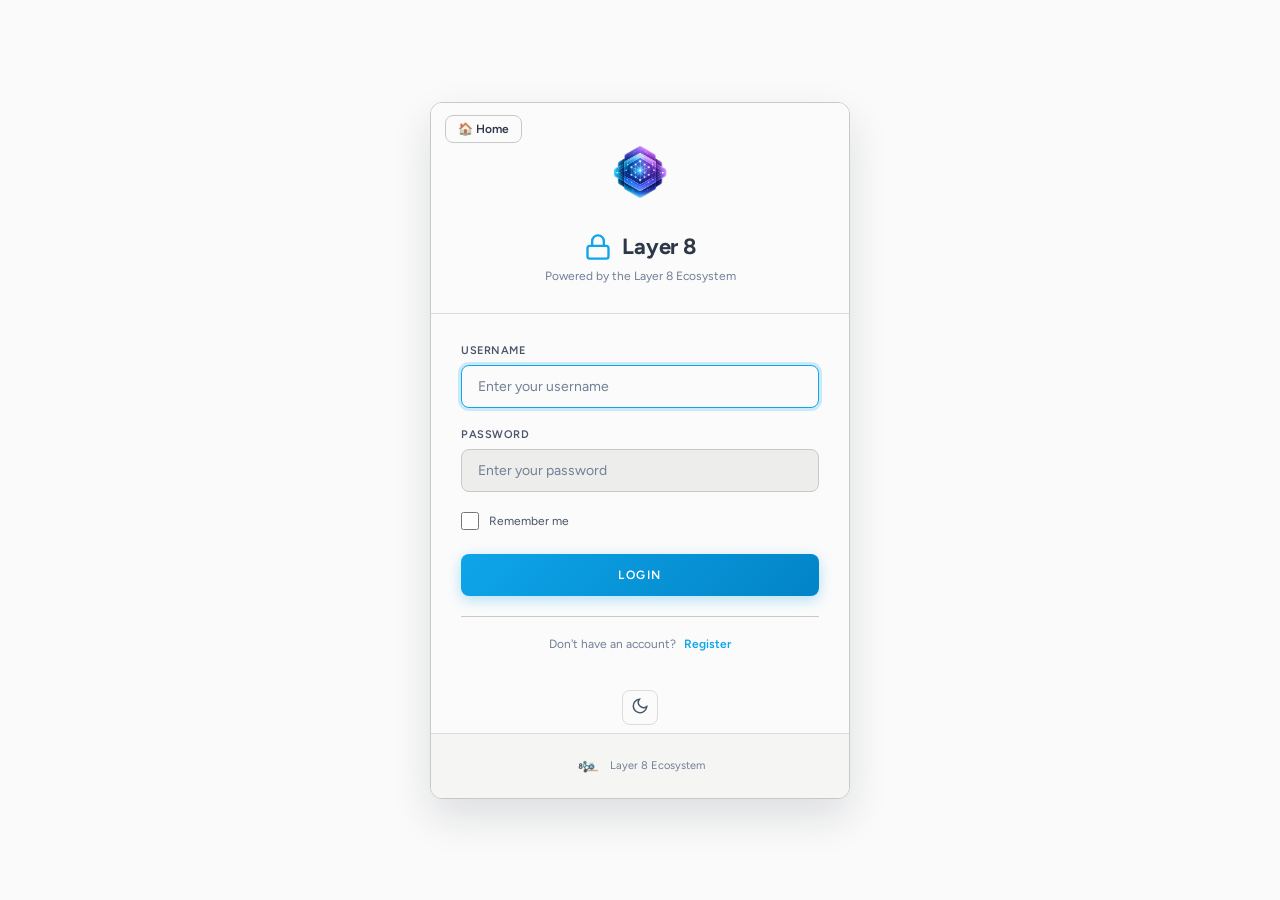
==== commit cdca9659: "Add Home link to login card Adds a "🏠 Home" link in the top-left of the login card so users on the l" ====
--- a/login/index.html
+++ b/login/index.html
@@ -30,6 +30,7 @@
 <body>
     <div class="layer8d-login-container">
         <div class="layer8d-login-card">
+            <a href="/" class="layer8d-home-link" title="Home">🏠 Home</a>
             <!-- Header with App Logo and Title -->
             <div class="layer8d-login-header">
                 <img src="logo.gif" alt="Application Logo" class="app-logo" onerror="this.style.display='none'">
--- a/login/layer8d-login-base.css
+++ b/login/layer8d-login-base.css
@@ -44,6 +44,30 @@
     box-shadow: 0 18px 40px rgba(15, 23, 42, 0.12);
     overflow: hidden;
     border: 1px solid var(--border-emphasis);
+    position: relative;
+}
+
+.layer8d-home-link {
+    position: absolute;
+    top: 12px;
+    left: 14px;
+    z-index: 5;
+    padding: 6px 12px;
+    background: var(--bg-card);
+    color: var(--text-primary);
+    border: 1px solid var(--border-default);
+    border-radius: 8px;
+    font-size: 12px;
+    font-weight: 600;
+    text-decoration: none;
+    font-family: 'Figtree', sans-serif;
+    transition: background 0.2s ease, border-color 0.2s ease, color 0.2s ease;
+}
+
+.layer8d-home-link:hover {
+    background: var(--bg-secondary);
+    border-color: var(--noc-cyan);
+    color: var(--noc-cyan);
 }
 
 .layer8d-login-header {
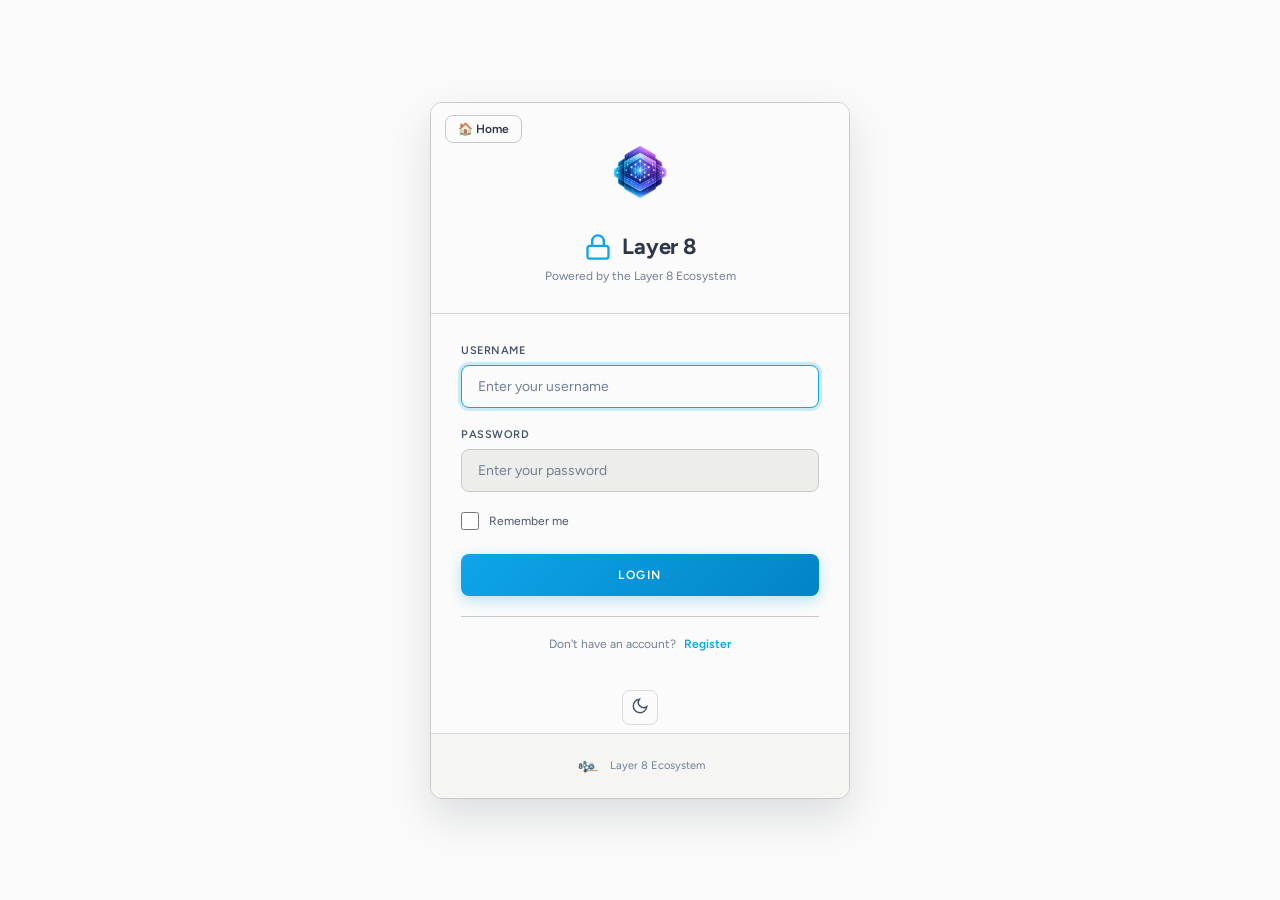
==== commit 2bbb136d: "Make remaining hardcoded SVG icon colors theme-aware - layer8-svg-factory.js: section-header illustr" ====
--- a/login/index.html
+++ b/login/index.html
@@ -26,6 +26,9 @@
     <link rel="stylesheet" href="layer8d-login-forms.css">
     <link rel="stylesheet" href="layer8d-login-tfa.css">
     <link rel="stylesheet" href="layer8d-login-components.css">
+    <!-- Change Password gate (Phase 10) dependencies -->
+    <link rel="stylesheet" href="../notification/layer8d-notification.css">
+    <link rel="stylesheet" href="../sys/security/l8security-password-strength.css">
 </head>
 <body>
     <div class="layer8d-login-container">
@@ -35,7 +38,7 @@
             <div class="layer8d-login-header">
                 <img src="logo.gif" alt="Application Logo" class="app-logo" onerror="this.style.display='none'">
                 <div class="title-with-icon">
-                    <svg class="title-icon" viewBox="0 0 24 24" fill="none" stroke="white" stroke-width="2" stroke-linecap="round" stroke-linejoin="round">
+                    <svg class="title-icon" viewBox="0 0 24 24" fill="none" stroke="currentColor" stroke-width="2" stroke-linecap="round" stroke-linejoin="round">
                         <rect x="3" y="11" width="18" height="11" rx="2" ry="2"></rect>
                         <path d="M7 11V7a5 5 0 0 1 10 0v4"></path>
                     </svg>
@@ -126,6 +129,20 @@
                     </div>
                     <a id="back-to-login-setup" class="layer8d-back-link">Back to login</a>
                 </div>
+
+                <!-- Forced Change Password Section (cannot be dismissed without success) -->
+                <div id="change-password-section" class="layer8d-tfa-section">
+                    <p class="layer8d-tfa-instructions">
+                        Your password must be changed before you can continue.
+                    </p>
+                    <form id="change-password-form">
+                        <div id="change-password-container"></div>
+                        <button type="submit" class="layer8d-btn-login">
+                            <span id="change-password-spinner" class="spinner" style="display: none;"></span>
+                            <span id="change-password-btn-text">Change Password</span>
+                        </button>
+                    </form>
+                </div>
             </div>
 
             <!-- Theme Toggle -->
@@ -157,6 +174,15 @@
     <script src="layer8d-login-state.js"></script>
     <script src="layer8d-login-auth.js"></script>
     <script src="layer8d-login-tfa.js"></script>
+
+    <!-- Change Password gate (Phase 10) dependencies -- reuses the shared
+         l8ui/sys/security/l8security-change-password.js component (Phase 11) -->
+    <script src="../shared/layer8d-config.js"></script>
+    <script src="../notification/layer8d-notification.js"></script>
+    <script src="../sys/security/l8security-password-strength.js"></script>
+    <script src="../sys/security/l8security-change-password.js"></script>
+    <script src="layer8d-login-changepass.js"></script>
+
     <script src="layer8d-login-ui.js"></script>
 </body>
 </html>
--- a/shared/layer8d-theme-tokens.css
+++ b/shared/layer8d-theme-tokens.css
@@ -24,6 +24,13 @@
  *   --layer8d-primary          Accent color (buttons, links, focus)
  *   --layer8d-primary-dark     Accent hover/active state
  *   --layer8d-primary-light    Accent subtle backgrounds
+ *   --layer8d-on-primary       Text/icon color for content placed on a
+ *                              --layer8d-primary background (most themes'
+ *                              primary is dark/saturated enough for white
+ *                              text, but a theme is free to make primary a
+ *                              light color -- e.g. noir's near-white
+ *                              button -- so this must not be assumed to
+ *                              always be white)
  *   --layer8d-bg-white         Page/card background
  *   --layer8d-bg-light         Secondary background
  *   --layer8d-bg-input         Input field background
@@ -84,6 +91,7 @@
     --layer8d-primary: #0ea5e9;
     --layer8d-primary-dark: #0284c7;
     --layer8d-primary-light: #7dd3fc;
+    --layer8d-on-primary: #ffffff;
 
     /* Text Colors */
     --layer8d-text-dark: #2d3748;
@@ -593,6 +601,84 @@
     --layer8d-gray-light-text: #9ca3af;
 }
 
+/* ============================================ */
+/* NOIR MONOCHROME THEME                        */
+/* ============================================ */
+
+[data-theme="noir"] {
+    /* Primary Colors — near-white on near-black, no hue; the only real
+       color in the whole palette is the red status accent below. */
+    --layer8d-primary: #f2f2f6;
+    --layer8d-primary-dark: #cfcfd6;
+    --layer8d-primary-light: #b7b7c0;
+    --layer8d-on-primary: #0b0b0d;
+
+    /* Backgrounds — near-black neutrals */
+    --layer8d-bg-white: #141417;
+    --layer8d-bg-light: #0b0b0d;
+    --layer8d-bg-input: #1b1b1f;
+    --layer8d-bg-card: #141417;
+    --layer8d-bg-hover: #1b1b1f;
+
+    /* Text — off-white ink and muted grays */
+    --layer8d-text-dark: #ededf0;
+    --layer8d-text-label: #f2f2f6;
+    --layer8d-text-medium: #b7b7c0;
+    --layer8d-text-muted: #8a8a93;
+    --layer8d-text-light: #62626b;
+
+    /* Borders — cool dark grays */
+    --layer8d-border: #2a2a30;
+    --layer8d-border-dark: #4a4a54;
+
+    /* Shadows */
+    --layer8d-shadow-sm: 0 1px 2px rgba(0, 0, 0, 0.5);
+    --layer8d-shadow-md: 0 4px 6px rgba(0, 0, 0, 0.55);
+    --layer8d-shadow-lg: 0 8px 24px rgba(0, 0, 0, 0.55);
+
+    /* Focus Ring — white glow, not colored */
+    --layer8d-focus-ring: 0 0 0 3px rgba(242, 242, 246, 0.25);
+
+    /* Status Colors — Core: kept minimally legible (functional signals
+       still need to differ from each other and from body text), but
+       desaturated toward gray to stay in the monochrome family. Red is
+       the one real accent color, matching the reference palette. */
+    --layer8d-success: #7a9b7f;
+    --layer8d-success-bg: rgba(122, 155, 127, 0.15);
+    --layer8d-warning: #b39b6a;
+    --layer8d-warning-bg: rgba(179, 155, 106, 0.15);
+    --layer8d-error: #e06a6a;
+    --layer8d-error-bg: rgba(224, 106, 106, 0.15);
+    --layer8d-info: #8a8fa8;
+    --layer8d-info-bg: rgba(138, 143, 168, 0.12);
+
+    /* Section Header — subtle cool-gray gradient */
+    --layer8d-header-grad-start: #1b1b1f;
+    --layer8d-header-grad-mid: #16161a;
+    --layer8d-header-grad-end: #0b0b0d;
+    --layer8d-header-shadow: rgba(0, 0, 0, 0.5);
+
+    /* Semantic Status Colors */
+    --layer8d-green-light-bg: rgba(122, 155, 127, 0.2);
+    --layer8d-green-light-text: #a8c7ac;
+    --layer8d-green-bg: rgba(122, 155, 127, 0.15);
+    --layer8d-green-text: #9bbb9f;
+    --layer8d-red-bg: rgba(224, 106, 106, 0.2);
+    --layer8d-red-text: #eb9a9a;
+    --layer8d-yellow-bg: rgba(179, 155, 106, 0.2);
+    --layer8d-yellow-text: #d3bd8e;
+    --layer8d-orange-bg: rgba(224, 145, 106, 0.2);
+    --layer8d-orange-text: #e0ac8e;
+    --layer8d-blue-bg: rgba(138, 143, 168, 0.15);
+    --layer8d-blue-text: #b3b7c9;
+    --layer8d-indigo-bg: rgba(151, 143, 199, 0.15);
+    --layer8d-indigo-text: #c3bdda;
+    --layer8d-gray-bg: rgba(138, 138, 147, 0.2);
+    --layer8d-gray-text: #cacace;
+    --layer8d-gray-light-bg: rgba(138, 138, 147, 0.1);
+    --layer8d-gray-light-text: #a8a8b0;
+}
+
 /*
  * Theme Token Aliases
  *
--- a/shared/layer8d-theme.css
+++ b/shared/layer8d-theme.css
@@ -183,6 +183,12 @@
     color: var(--layer8d-info);
 }
 
+.layer8d-status-warning-high {
+    background: var(--layer8d-warning-bg);
+    color: var(--layer8d-error);
+    font-weight: 700;
+}
+
 /* ============================================ */
 /* TAGS */
 /* ============================================ */
@@ -228,7 +234,7 @@
 
 .layer8d-btn-primary {
     background: var(--layer8d-primary);
-    color: white;
+    color: var(--layer8d-on-primary, white);
     box-shadow: 0 2px 4px rgba(14, 165, 233, 0.2);
 }
 
--- a/login/layer8d-login-forms.css
+++ b/login/layer8d-login-forms.css
@@ -136,7 +136,7 @@
     transition: all 0.3s ease;
     font-family: 'Figtree', sans-serif;
     background: linear-gradient(135deg, var(--noc-cyan) 0%, var(--noc-cyan-dark) 100%);
-    color: white;
+    color: var(--layer8d-on-primary, white);
     box-shadow: 0 4px 14px rgba(14, 165, 233, 0.3);
 }
 
--- a/notification/layer8d-notification.css
+++ b/notification/layer8d-notification.css
@@ -0,0 +1,264 @@
+/*
+© 2025 Sharon Aicler (saichler@gmail.com)
+
+Layer 8 Ecosystem is licensed under the Apache License, Version 2.0.
+You may obtain a copy of the License at:
+
+    http://www.apache.org/licenses/LICENSE-2.0
+
+Unless required by applicable law or agreed to in writing, software
+distributed under the License is distributed on an "AS IS" BASIS,
+WITHOUT WARRANTIES OR CONDITIONS OF ANY KIND, either express or implied.
+See the License for the specific language governing permissions and
+limitations under the License.
+*/
+/**
+ * Layer 8 Notification Component Styles
+ * Standardized error/success/warning/info notification popups
+ */
+
+/* ============================================ */
+/* NOTIFICATION CONTAINER */
+/* ============================================ */
+
+.layer8d-notification-container {
+    position: fixed;
+    top: 20px;
+    left: 50%;
+    transform: translateX(-50%);
+    z-index: 10001;
+    max-width: 500px;
+    width: calc(100% - 40px);
+    pointer-events: none;
+}
+
+/* ============================================ */
+/* NOTIFICATION CARD */
+/* ============================================ */
+
+.layer8d-notification {
+    background: var(--layer8d-bg-white, #ffffff);
+    border-radius: var(--layer8d-radius-lg, 12px);
+    box-shadow: 0 8px 24px rgba(0, 0, 0, 0.15), 0 4px 8px rgba(0, 0, 0, 0.1);
+    border-left: 4px solid;
+    pointer-events: auto;
+    opacity: 0;
+    transform: translateY(-20px);
+    animation: l8-notification-slide-in 0.3s ease forwards;
+}
+
+.layer8d-notification.layer8d-notification-closing {
+    animation: l8-notification-slide-out 0.2s ease forwards;
+}
+
+/* ============================================ */
+/* TYPE COLORS */
+/* ============================================ */
+
+.layer8d-notification-error {
+    border-left-color: var(--layer8d-error, #ef4444);
+}
+
+.layer8d-notification-warning {
+    border-left-color: var(--layer8d-warning, #f59e0b);
+}
+
+.layer8d-notification-success {
+    border-left-color: var(--layer8d-success, #22c55e);
+}
+
+.layer8d-notification-info {
+    border-left-color: var(--layer8d-info, #3b82f6);
+}
+
+/* ============================================ */
+/* HEADER */
+/* ============================================ */
+
+.layer8d-notification-header {
+    display: flex;
+    align-items: center;
+    gap: var(--layer8d-space-sm, 8px);
+    padding: var(--layer8d-space-md, 16px) var(--layer8d-space-md, 16px) var(--layer8d-space-sm, 8px);
+}
+
+.layer8d-notification-icon {
+    width: 24px;
+    height: 24px;
+    flex-shrink: 0;
+    display: flex;
+    align-items: center;
+    justify-content: center;
+}
+
+.layer8d-notification-icon svg {
+    width: 20px;
+    height: 20px;
+}
+
+.layer8d-notification-error .layer8d-notification-icon svg {
+    fill: var(--layer8d-error, #ef4444);
+}
+
+.layer8d-notification-warning .layer8d-notification-icon svg {
+    fill: var(--layer8d-warning, #f59e0b);
+}
+
+.layer8d-notification-success .layer8d-notification-icon svg {
+    fill: var(--layer8d-success, #22c55e);
+}
+
+.layer8d-notification-info .layer8d-notification-icon svg {
+    fill: var(--layer8d-info, #3b82f6);
+}
+
+.layer8d-notification-title {
+    flex: 1;
+    font-size: var(--layer8d-font-lg, 16px);
+    font-weight: 600;
+    color: var(--layer8d-text-dark, #2d3748);
+    font-family: var(--layer8d-font-family, -apple-system, BlinkMacSystemFont, 'Segoe UI', Roboto, sans-serif);
+    margin: 0;
+}
+
+.layer8d-notification-close {
+    width: 28px;
+    height: 28px;
+    border: none;
+    background: transparent;
+    cursor: pointer;
+    border-radius: var(--layer8d-radius-sm, 4px);
+    display: flex;
+    align-items: center;
+    justify-content: center;
+    color: var(--layer8d-text-muted, #718096);
+    transition: background-color 0.2s ease, color 0.2s ease;
+    padding: 0;
+    flex-shrink: 0;
+}
+
+.layer8d-notification-close:hover {
+    background: var(--layer8d-bg-input, #f1f5f9);
+    color: var(--layer8d-text-dark, #2d3748);
+}
+
+.layer8d-notification-close svg {
+    width: 16px;
+    height: 16px;
+}
+
+/* ============================================ */
+/* BODY */
+/* ============================================ */
+
+.layer8d-notification-body {
+    padding: 0 var(--layer8d-space-md, 16px) var(--layer8d-space-md, 16px);
+}
+
+.layer8d-notification-message {
+    font-size: var(--layer8d-font-base, 14px);
+    color: var(--layer8d-text-medium, #4a5568);
+    font-family: var(--layer8d-font-family, -apple-system, BlinkMacSystemFont, 'Segoe UI', Roboto, sans-serif);
+    line-height: 1.5;
+    margin: 0 0 var(--layer8d-space-sm, 8px) 0;
+}
+
+.layer8d-notification-body:last-child .layer8d-notification-message:last-child {
+    margin-bottom: 0;
+}
+
+/* ============================================ */
+/* DETAILS LIST */
+/* ============================================ */
+
+.layer8d-notification-details {
+    margin: var(--layer8d-space-sm, 8px) 0 0;
+    padding: var(--layer8d-space-sm, 8px) var(--layer8d-space-md, 16px);
+    background: var(--layer8d-bg-light, #f7fafc);
+    border-radius: var(--layer8d-radius-md, 8px);
+    list-style: none;
+}
+
+.layer8d-notification-details li {
+    font-size: var(--layer8d-font-sm, 12px);
+    color: var(--layer8d-text-medium, #4a5568);
+    font-family: var(--layer8d-font-family, -apple-system, BlinkMacSystemFont, 'Segoe UI', Roboto, sans-serif);
+    line-height: 1.6;
+    padding: var(--layer8d-space-xs, 4px) 0;
+    position: relative;
+    padding-left: 16px;
+}
+
+.layer8d-notification-details li::before {
+    content: '';
+    position: absolute;
+    left: 0;
+    top: 50%;
+    transform: translateY(-50%);
+    width: 6px;
+    height: 6px;
+    border-radius: 50%;
+    background: var(--layer8d-text-light, #a0aec0);
+}
+
+.layer8d-notification-error .layer8d-notification-details li::before {
+    background: var(--layer8d-error, #ef4444);
+}
+
+.layer8d-notification-warning .layer8d-notification-details li::before {
+    background: var(--layer8d-warning, #f59e0b);
+}
+
+/* ============================================ */
+/* ANIMATIONS */
+/* ============================================ */
+
+@keyframes l8-notification-slide-in {
+    from {
+        opacity: 0;
+        transform: translateY(-20px);
+    }
+    to {
+        opacity: 1;
+        transform: translateY(0);
+    }
+}
+
+@keyframes l8-notification-slide-out {
+    from {
+        opacity: 1;
+        transform: translateY(0);
+    }
+    to {
+        opacity: 0;
+        transform: translateY(-20px);
+    }
+}
+
+/* ============================================ */
+/* RESPONSIVE */
+/* ============================================ */
+
+@media (max-width: 480px) {
+    .layer8d-notification-container {
+        top: 10px;
+        width: calc(100% - 20px);
+        max-width: none;
+    }
+
+    .layer8d-notification-header {
+        padding: var(--layer8d-space-sm, 8px) var(--layer8d-space-sm, 8px) var(--layer8d-space-xs, 4px);
+    }
+
+    .layer8d-notification-body {
+        padding: 0 var(--layer8d-space-sm, 8px) var(--layer8d-space-sm, 8px);
+    }
+
+    .layer8d-notification-title {
+        font-size: var(--layer8d-font-base, 14px);
+    }
+
+    .layer8d-notification-message {
+        font-size: var(--layer8d-font-sm, 12px);
+    }
+}
--- a/sys/security/l8security-password-strength.css
+++ b/sys/security/l8security-password-strength.css
@@ -0,0 +1,44 @@
+/*
+© 2025 Sharon Aicler (saichler@gmail.com)
+
+Layer 8 Ecosystem is licensed under the Apache License, Version 2.0.
+You may obtain a copy of the License at:
+
+    http://www.apache.org/licenses/LICENSE-2.0
+
+Unless required by applicable law or agreed to in writing, software
+distributed under the License is distributed on an "AS IS" BASIS,
+WITHOUT WARRANTIES OR CONDITIONS OF ANY KIND, either express or implied.
+See the License for the specific language governing permissions and
+limitations under the License.
+*/
+/* Password strength hints -- shared by Change Password and Add User forms */
+
+.l8security-password-hints {
+    list-style: none;
+    margin: 6px 0 0 0;
+    padding: 0;
+    font-size: 12px;
+}
+
+.l8security-password-hints li {
+    position: relative;
+    padding: 2px 0 2px 20px;
+    color: var(--layer8d-text-muted);
+}
+
+.l8security-password-hints li::before {
+    content: '\2717';
+    position: absolute;
+    left: 2px;
+    color: var(--layer8d-error);
+}
+
+.l8security-password-hints li.l8security-hint-met {
+    color: var(--layer8d-text-dark);
+}
+
+.l8security-password-hints li.l8security-hint-met::before {
+    content: '\2713';
+    color: var(--layer8d-success);
+}
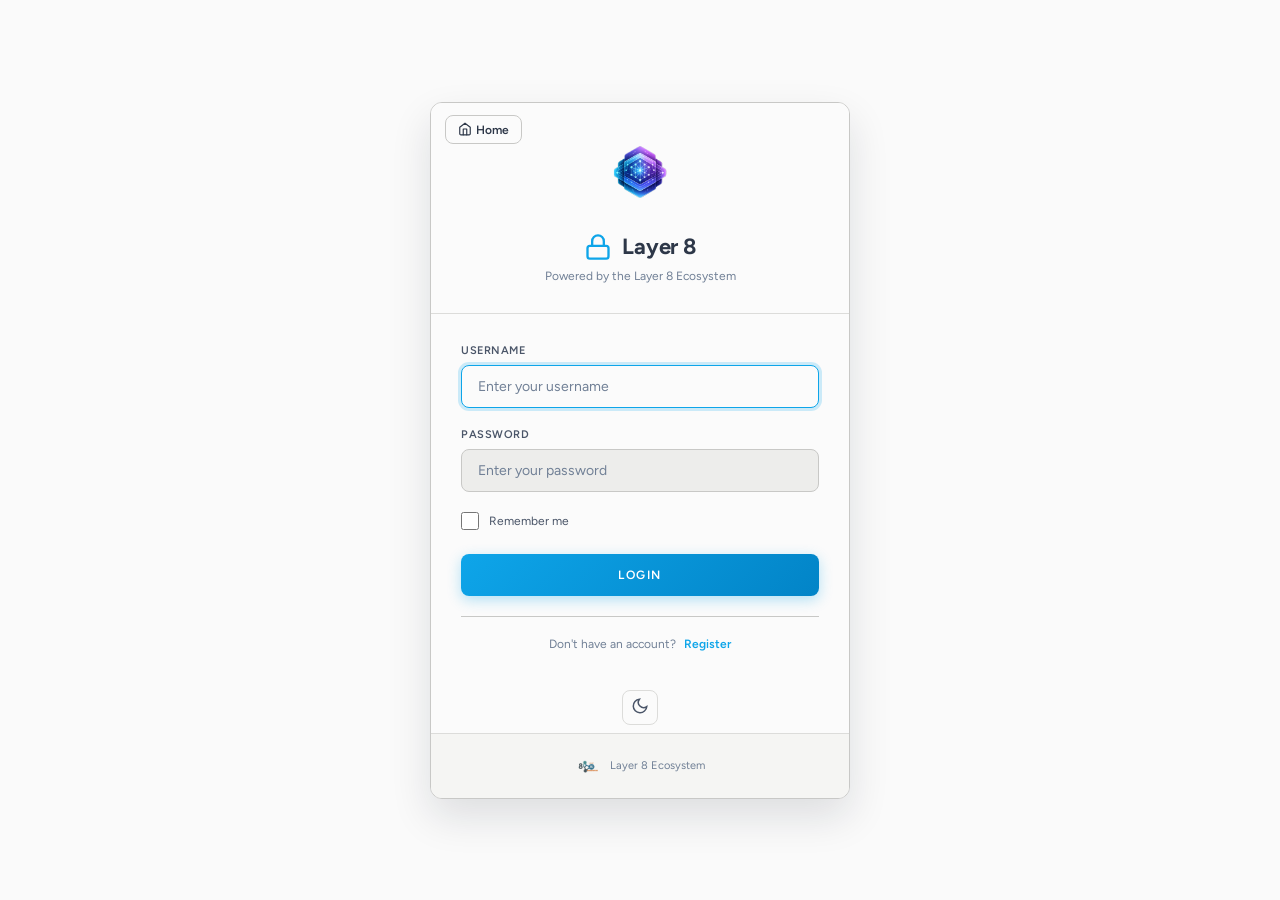
==== commit 7e66bd90: "Replace remaining hardcoded emoji icons with theme-aware SVG (shared components) Follow-up to the ea" ====
--- a/login/index.html
+++ b/login/index.html
@@ -33,7 +33,7 @@
 <body>
     <div class="layer8d-login-container">
         <div class="layer8d-login-card">
-            <a href="/" class="layer8d-home-link" title="Home">🏠 Home</a>
+            <a href="/" class="layer8d-home-link" title="Home"><svg viewBox="0 0 24 24" width="14" height="14" fill="none" stroke="currentColor" stroke-width="2" stroke-linecap="round" stroke-linejoin="round" style="vertical-align:-2px;margin-right:4px"><path d="M3 9l9-7 9 7v11a2 2 0 0 1-2 2H5a2 2 0 0 1-2-2z"/><polyline points="9 22 9 12 15 12 15 22"/></svg>Home</a>
             <!-- Header with App Logo and Title -->
             <div class="layer8d-login-header">
                 <img src="logo.gif" alt="Application Logo" class="app-logo" onerror="this.style.display='none'">
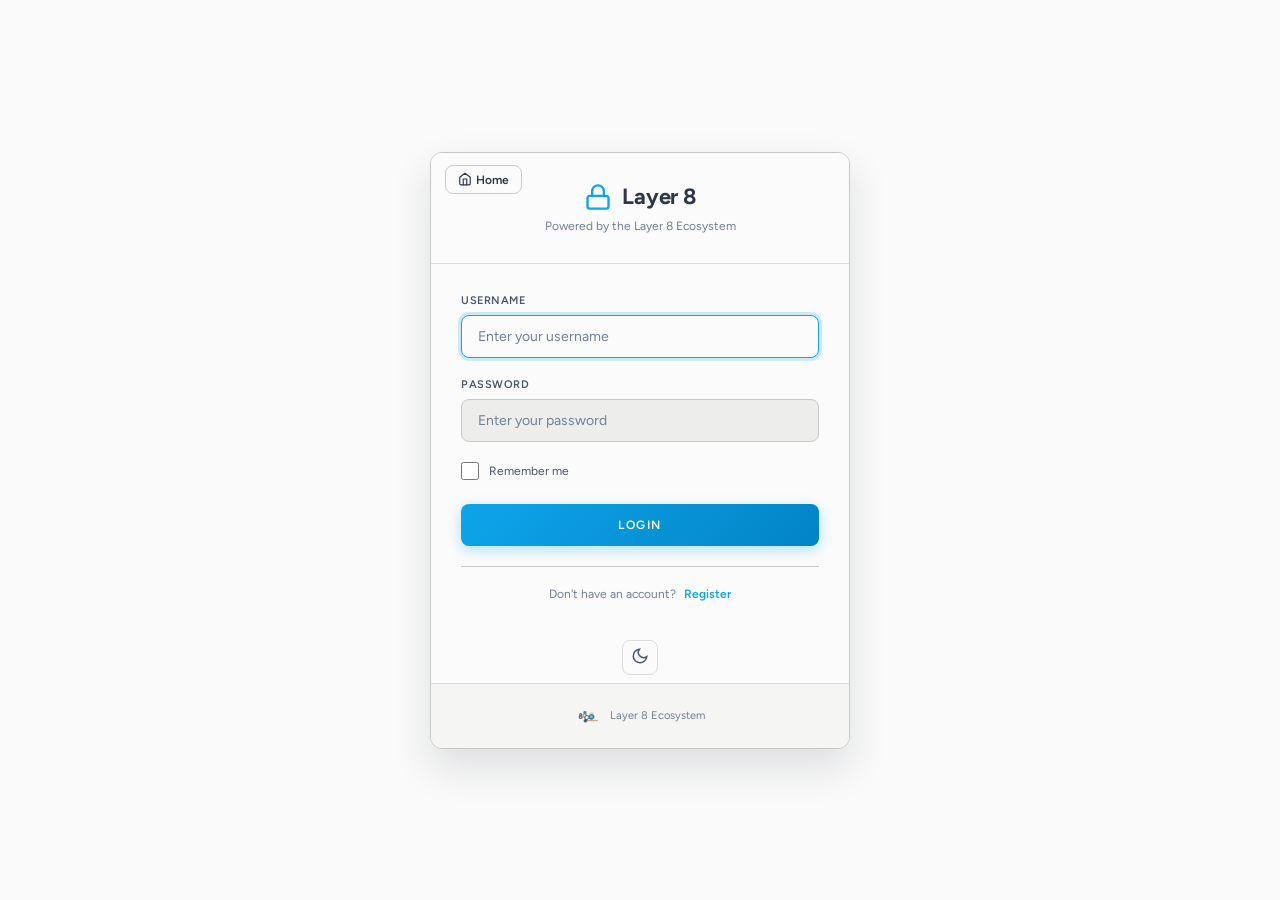
==== commit 58f8c184: "Switch default app logo to SVG Replace the default logo.gif with a vector logo.svg so the app logo r" ====
--- a/login/index.html
+++ b/login/index.html
@@ -36,7 +36,7 @@
             <a href="/" class="layer8d-home-link" title="Home"><svg viewBox="0 0 24 24" width="14" height="14" fill="none" stroke="currentColor" stroke-width="2" stroke-linecap="round" stroke-linejoin="round" style="vertical-align:-2px;margin-right:4px"><path d="M3 9l9-7 9 7v11a2 2 0 0 1-2 2H5a2 2 0 0 1-2-2z"/><polyline points="9 22 9 12 15 12 15 22"/></svg>Home</a>
             <!-- Header with App Logo and Title -->
             <div class="layer8d-login-header">
-                <img src="logo.gif" alt="Application Logo" class="app-logo" onerror="this.style.display='none'">
+                <img src="/l8ui/images/logo.svg" alt="Application Logo" class="app-logo" onerror="this.style.display='none'">
                 <div class="title-with-icon">
                     <svg class="title-icon" viewBox="0 0 24 24" fill="none" stroke="currentColor" stroke-width="2" stroke-linecap="round" stroke-linejoin="round">
                         <rect x="3" y="11" width="18" height="11" rx="2" ry="2"></rect>
--- a/shared/layer8d-theme-tokens.css
+++ b/shared/layer8d-theme-tokens.css
@@ -679,6 +679,94 @@
     --layer8d-gray-light-text: #a8a8b0;
 }
 
+/* ============================================ */
+/* PORCELAIN THEME (light, ink-on-paper mono)   */
+/* ============================================ */
+
+/*
+ * Sourced from a "porcelain" dashboard concept: warm-white paper on a
+ * pale gray backdrop, near-black "ink" text/accent, and a fully
+ * monochrome status palette -- red is the only real hue anywhere in
+ * the reference (mirrors noir's own rationale below, just inverted to
+ * a light background instead of dark).
+ */
+[data-theme="porcelain"] {
+    /* Primary Colors -- near-black "ink" accent on a paper-white surface */
+    --layer8d-primary: #1a1a1e;
+    --layer8d-primary-dark: #000000;
+    --layer8d-primary-light: #6f6f78;
+    --layer8d-on-primary: #ffffff;
+
+    /* Backgrounds -- warm-white paper on a pale gray backdrop */
+    --layer8d-bg-white: #ffffff;
+    --layer8d-bg-light: #f3f3f6;
+    --layer8d-bg-input: #ececef;
+    --layer8d-bg-card: #ffffff;
+    --layer8d-bg-hover: #ececef;
+
+    /* Text -- ink and muted grays */
+    --layer8d-text-dark: #18181c;
+    --layer8d-text-label: #18181c;
+    --layer8d-text-medium: #6f6f78;
+    --layer8d-text-muted: #9a9aa2;
+    --layer8d-text-light: #b8b8c0;
+
+    /* Borders */
+    --layer8d-border: #e2e2e8;
+    --layer8d-border-dark: #d0d0d8;
+
+    /* Shadows (soft, matching the reference's paper-card shadow) */
+    --layer8d-shadow-sm: 0 1px 2px rgba(20, 20, 25, 0.05);
+    --layer8d-shadow-md: 0 4px 6px rgba(20, 20, 25, 0.08);
+    --layer8d-shadow-lg: 0 8px 24px rgba(20, 20, 25, 0.08);
+
+    /* Focus Ring */
+    --layer8d-focus-ring: 0 0 0 3px rgba(26, 26, 30, 0.15);
+
+    /* Status Colors — Core: same monochrome-plus-red rationale as noir
+       (functional signals still need to differ from each other and
+       from body text), just re-toned for a light/paper background.
+       Success/warning are the reference's own --teal/--amber pill
+       colors; red is the one real accent color, matching the
+       reference palette exactly. */
+    --layer8d-success: #4a4a54;
+    --layer8d-success-bg: rgba(74, 74, 84, 0.12);
+    --layer8d-warning: #82828c;
+    --layer8d-warning-bg: rgba(130, 130, 140, 0.13);
+    --layer8d-error: #c0392b;
+    --layer8d-error-bg: rgba(192, 57, 43, 0.12);
+    --layer8d-info: #8a8a93;
+    --layer8d-info-bg: rgba(138, 138, 147, 0.12);
+
+    /* Section Header */
+    --layer8d-header-gradient: linear-gradient(135deg, #f8f8fa 0%, #f3f3f6 55%, #ececef 100%);
+    --layer8d-header-shadow: 0 8px 24px rgba(20, 20, 25, 0.08);
+    --layer8d-header-grad-start: #f8f8fa;
+    --layer8d-header-grad-mid: #f3f3f6;
+    --layer8d-header-grad-end: #ececef;
+
+    /* Semantic Status Colors -- desaturated toward the paper/ink family,
+       same "just enough tint to stay distinguishable" approach as noir. */
+    --layer8d-green-light-bg: #e2ece4;
+    --layer8d-green-light-text: #3d5c43;
+    --layer8d-green-bg: #dfe6e0;
+    --layer8d-green-text: #34493a;
+    --layer8d-red-bg: #f3d9d5;
+    --layer8d-red-text: #8a291d;
+    --layer8d-yellow-bg: #ece7da;
+    --layer8d-yellow-text: #6b5d3a;
+    --layer8d-orange-bg: #ede0d6;
+    --layer8d-orange-text: #7a4f36;
+    --layer8d-blue-bg: #dde0e6;
+    --layer8d-blue-text: #3d4656;
+    --layer8d-indigo-bg: #e2e0ea;
+    --layer8d-indigo-text: #453f5c;
+    --layer8d-gray-bg: #e6e6ea;
+    --layer8d-gray-text: #47474f;
+    --layer8d-gray-light-bg: #f0f0f3;
+    --layer8d-gray-light-text: #6f6f78;
+}
+
 /*
  * Theme Token Aliases
  *
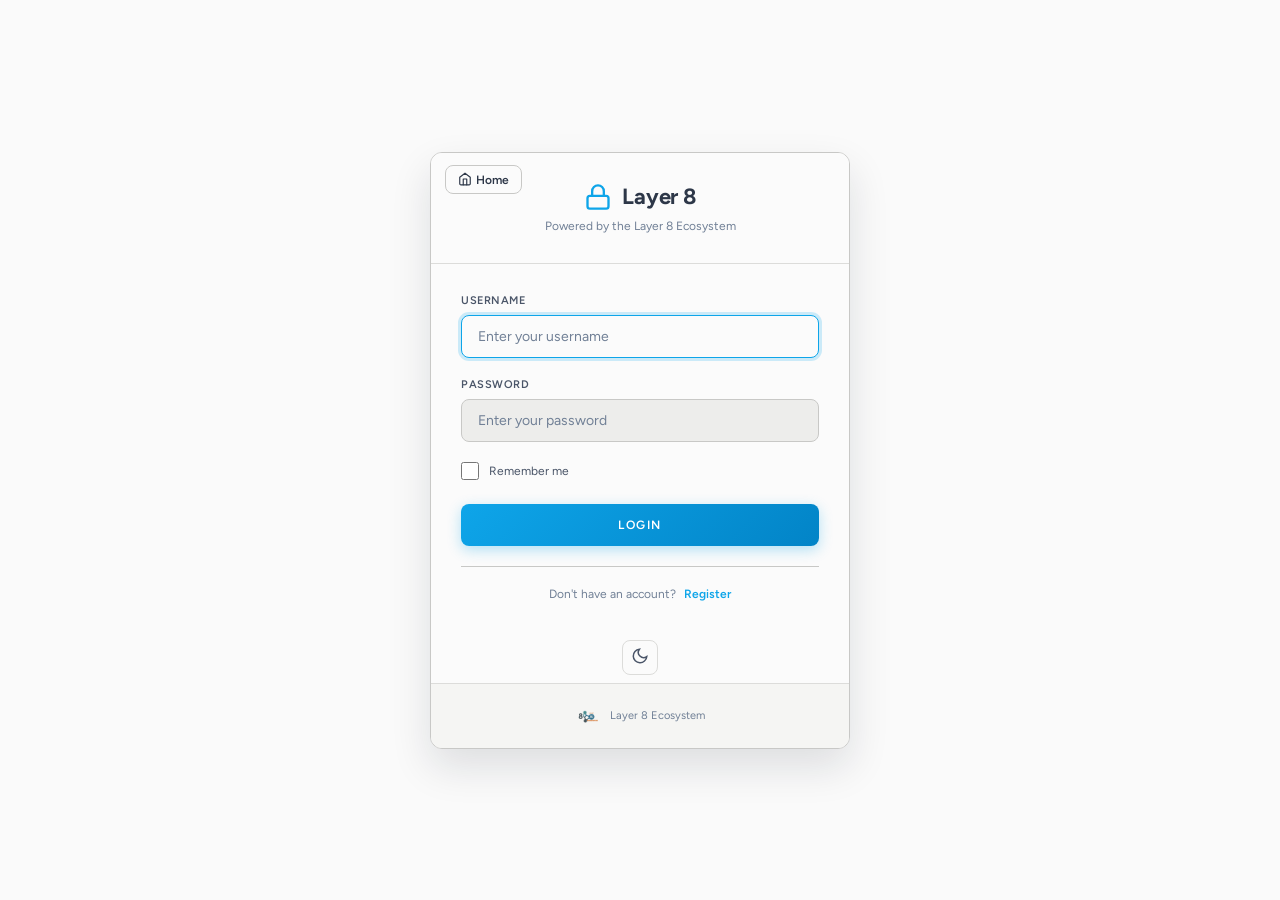
==== commit 2c94690c: "Recolor the default app logo to match the active theme Add Layer8DLogo, which fetches the bundled lo" ====
--- a/login/index.html
+++ b/login/index.html
@@ -167,6 +167,7 @@
 
     <!-- Theme Switcher (load before other scripts) -->
     <script src="../shared/layer8d-theme-switcher.js"></script>
+    <script src="../shared/layer8d-logo.js"></script>
     <script>Layer8DThemeSwitcher.init();</script>
 
     <!-- Scripts (load in order) -->
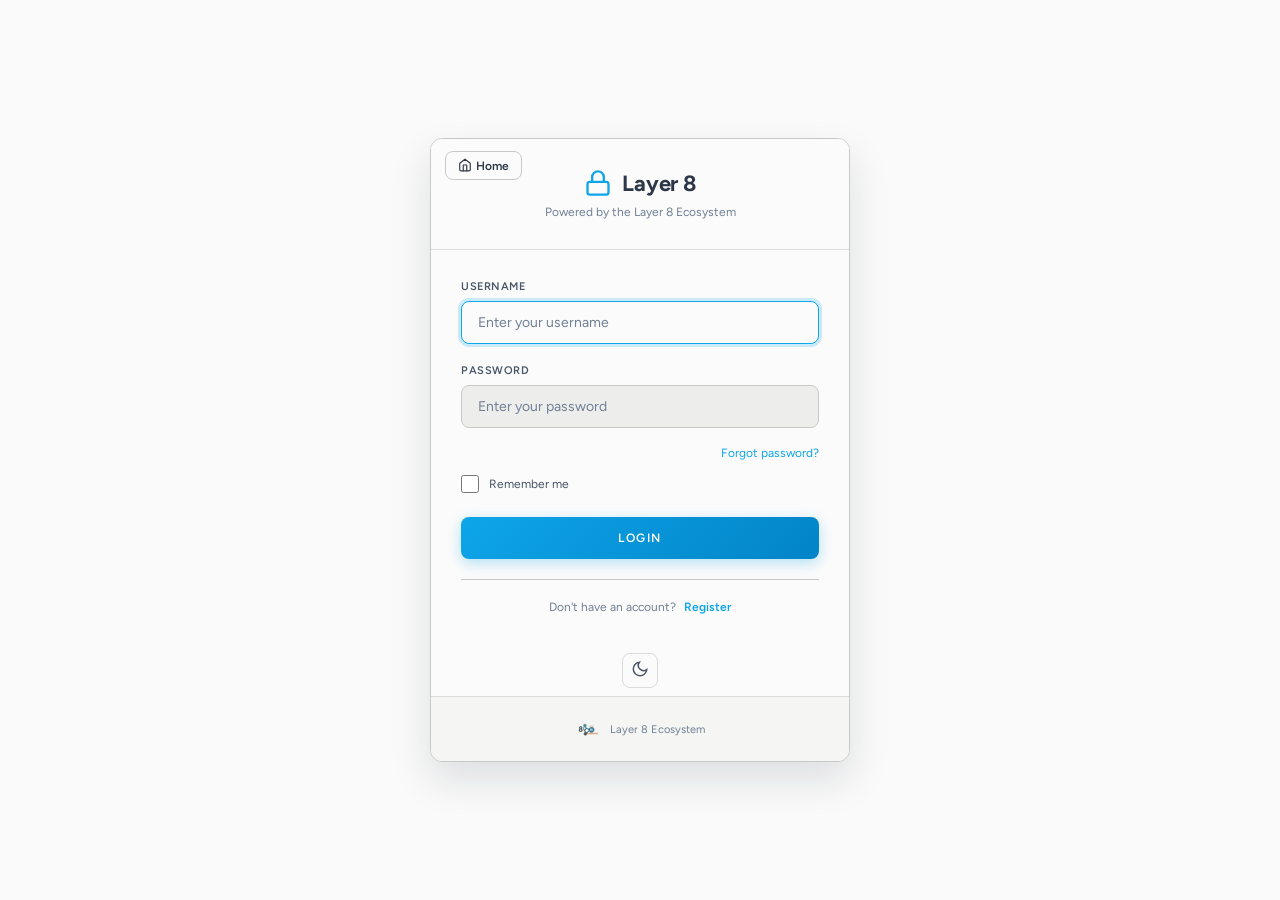
==== commit 2c0def2e: "Add forgot-password and reset-password pages Two standalone pages next to the login page complete th" ====
--- a/login/index.html
+++ b/login/index.html
@@ -29,6 +29,8 @@
     <!-- Change Password gate (Phase 10) dependencies -->
     <link rel="stylesheet" href="../notification/layer8d-notification.css">
     <link rel="stylesheet" href="../sys/security/l8security-password-strength.css">
+    <!-- "Forgot password?" link styling (shared with the recovery pages) -->
+    <link rel="stylesheet" href="layer8d-recovery.css">
 </head>
 <body>
     <div class="layer8d-login-container">
@@ -64,6 +66,9 @@
                         <div class="form-group">
                             <label for="password">Password</label>
                             <input type="password" id="password" name="password" placeholder="Enter your password" autocomplete="current-password" required>
+                        </div>
+                        <div class="layer8d-forgot-link">
+                            <a href="forgot-password.html">Forgot password?</a>
                         </div>
                         <div id="remember-me-section" class="remember-me">
                             <input type="checkbox" id="remember-me" name="remember-me">
--- a/login/layer8d-recovery.css
+++ b/login/layer8d-recovery.css
@@ -0,0 +1,108 @@
+/*
+© 2025 Sharon Aicler (saichler@gmail.com)
+
+Layer 8 Ecosystem is licensed under the Apache License, Version 2.0.
+You may obtain a copy of the License at:
+
+    http://www.apache.org/licenses/LICENSE-2.0
+
+Unless required by applicable law or agreed to in writing, software
+distributed under the License is distributed on an "AS IS" BASIS,
+WITHOUT WARRANTIES OR CONDITIONS OF ANY KIND, either express or implied.
+See the License for the specific language governing permissions and
+limitations under the License.
+*/
+/* Styles for the password-recovery pages (forgot-password.html,
+   reset-password.html). The rest of their look comes from the shared
+   layer8d-login-*.css files; this only adds the captcha row and the
+   status message, which the login page itself has no equivalent of. */
+
+.layer8d-captcha-container {
+    display: flex;
+    align-items: center;
+    gap: 10px;
+    margin-bottom: 8px;
+}
+
+#captcha-image {
+    border: 1px solid var(--layer8d-border);
+    border-radius: var(--layer8d-radius-md);
+    height: 60px;
+    background: var(--layer8d-bg-light);
+}
+
+.layer8d-btn-refresh {
+    background: var(--layer8d-bg-light);
+    color: var(--layer8d-text-medium);
+    border: 1px solid var(--layer8d-border);
+    border-radius: var(--layer8d-radius-md);
+    padding: 8px 12px;
+    font-size: 16px;
+    cursor: pointer;
+    transition: all 0.2s;
+}
+
+.layer8d-btn-refresh:hover {
+    color: var(--layer8d-primary);
+    border-color: var(--layer8d-primary);
+}
+
+.message {
+    border-radius: var(--layer8d-radius-md);
+    padding: 10px 14px;
+    margin-bottom: 14px;
+    display: none;
+    font-size: 12px;
+}
+
+.message.success {
+    display: block;
+    border: 1px solid var(--layer8d-success);
+    border-left: 4px solid var(--layer8d-success);
+    color: var(--layer8d-success);
+}
+
+.message.error {
+    display: block;
+    border: 1px solid var(--layer8d-error);
+    border-left: 4px solid var(--layer8d-error);
+    color: var(--layer8d-error);
+}
+
+.message.info {
+    display: block;
+    border: 1px solid var(--layer8d-border);
+    border-left: 4px solid var(--layer8d-primary);
+    color: var(--layer8d-text-medium);
+}
+
+.layer8d-forgot-link {
+    text-align: right;
+    margin: -6px 0 14px 0;
+}
+
+.layer8d-forgot-link a {
+    color: var(--layer8d-primary);
+    font-size: 12px;
+    text-decoration: none;
+}
+
+.layer8d-forgot-link a:hover {
+    text-decoration: underline;
+}
+
+@media (max-width: 480px) {
+    .layer8d-captcha-container {
+        flex-direction: column;
+        align-items: stretch;
+    }
+
+    #captcha-image {
+        width: 100%;
+        height: auto;
+    }
+
+    .layer8d-btn-refresh {
+        width: 100%;
+    }
+}
